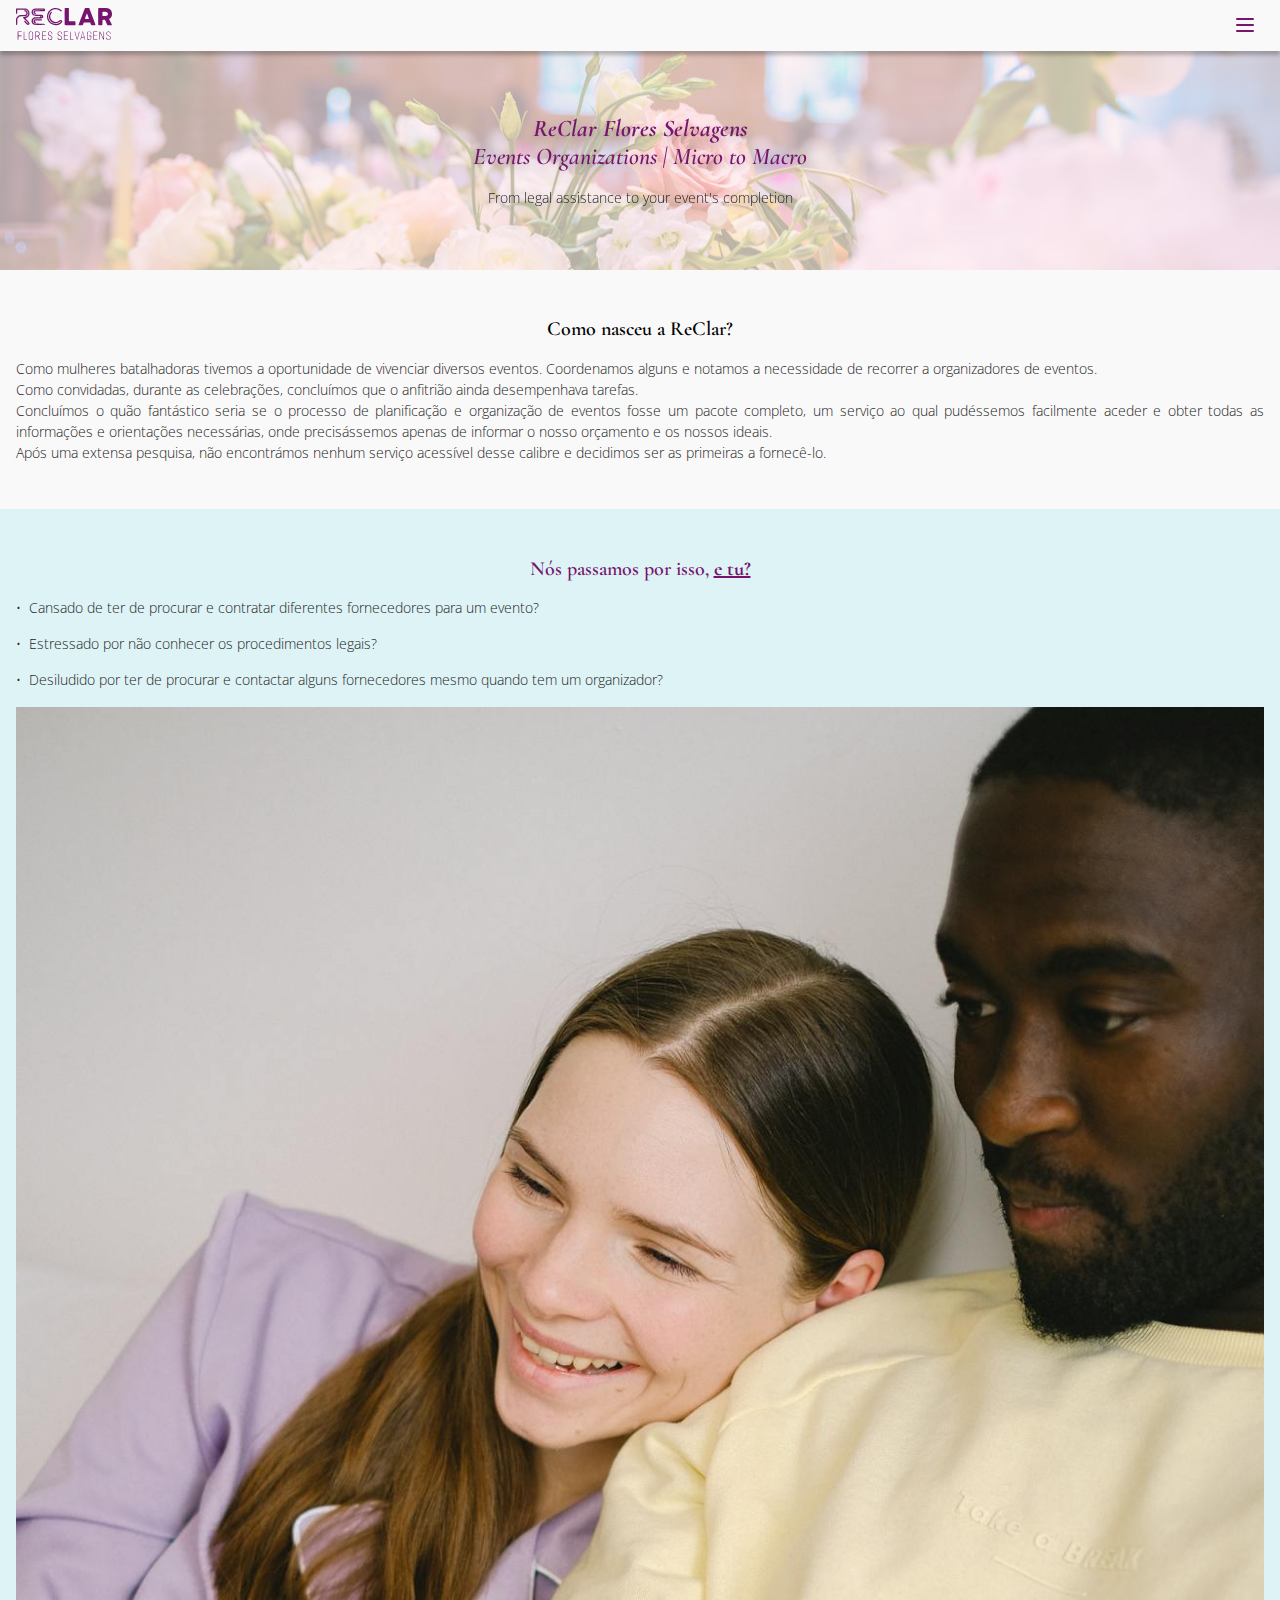
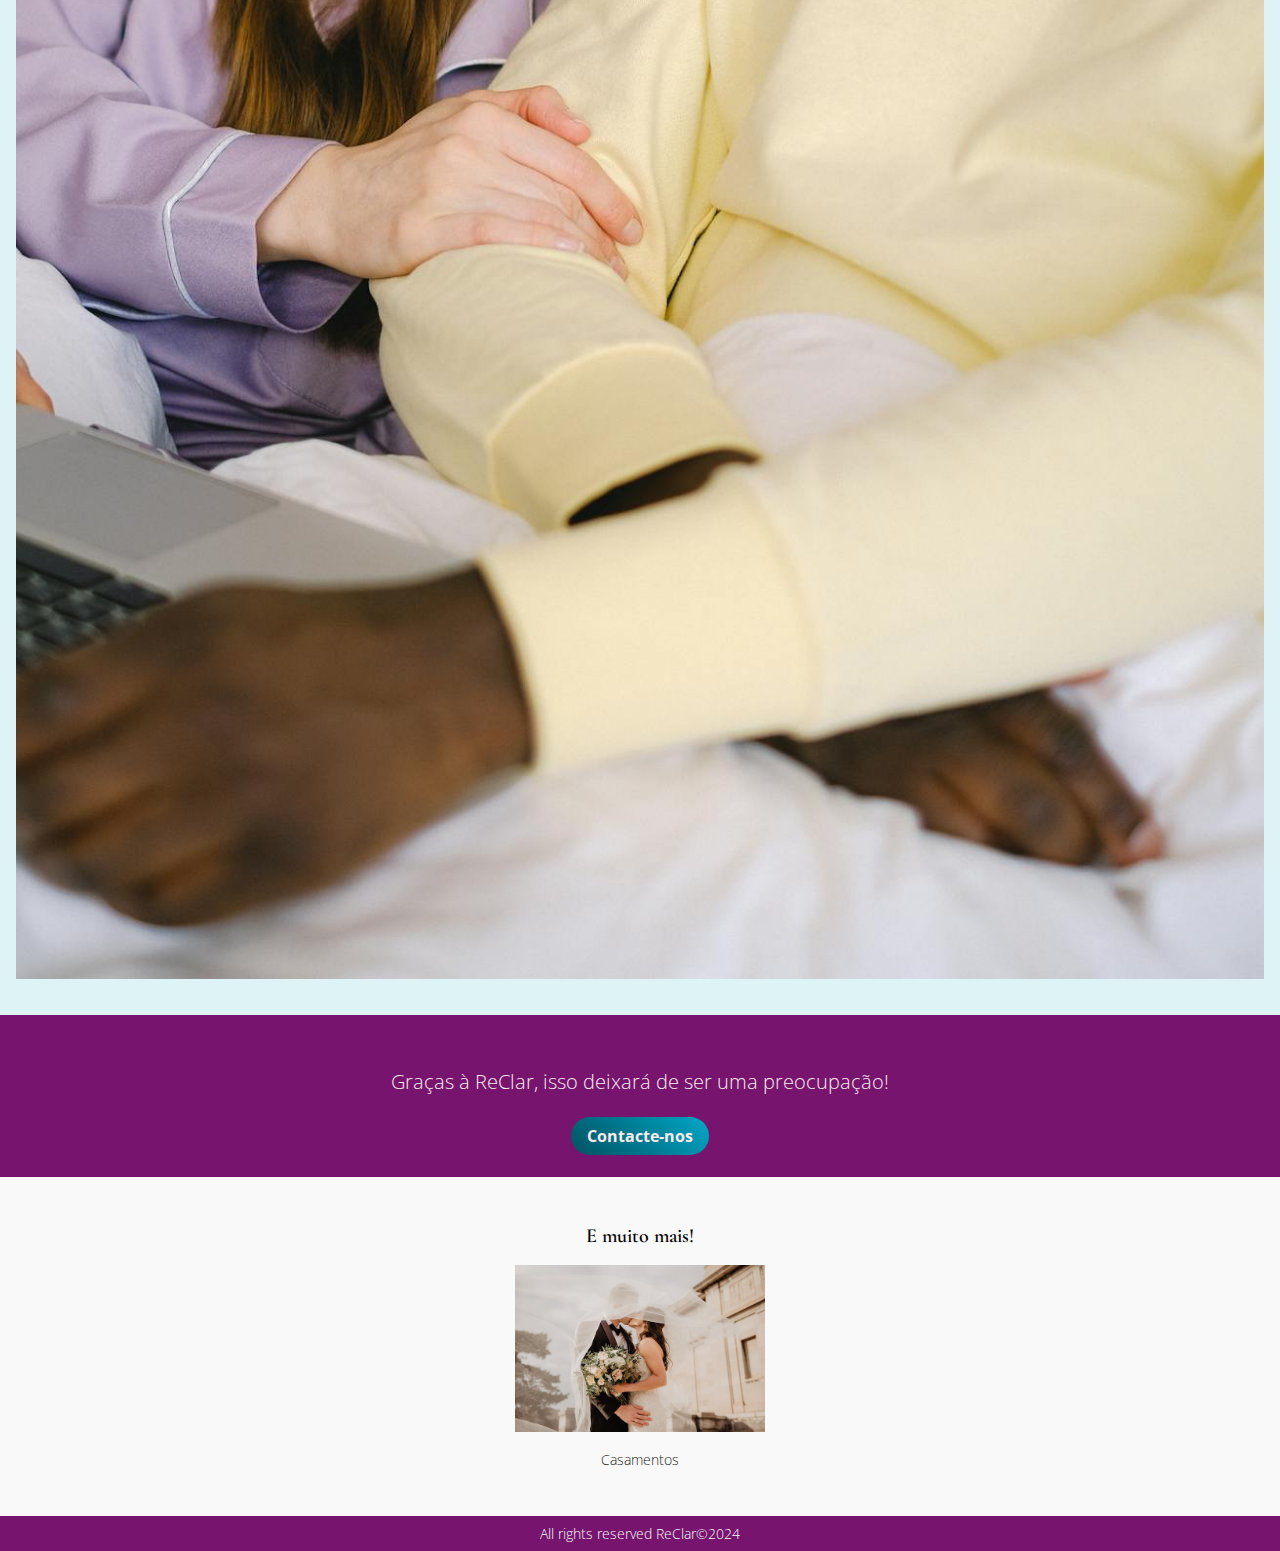
==== index.html @ 1ffdca12 "Refactoring" ====
<!DOCTYPE html>
<html lang="pt-PT" class="no-js">
<head>
    <meta charset="UTF-8">
    <meta name="viewport" content="width=device-width, initial-scale=1.0">
    <title>ReClar</title>
    <link rel="stylesheet" href="assets/css/normalize.css">
    <link rel="stylesheet" href="assets/css/style.css">
</head>
<body>
    <!--header-->
    <div class="wrapper--light sticky">
        <header class="maxWidth main-header">
            <div class="row">
                <a href="index.html" class="main-header__logo" title="ReClar homepage"><img src="assets/images/logos/menu_logo.svg" alt="Logo"></a>
                <button title="Open main menu" aria-label="Open main menu" aria-haspopup="menu" aria-expanded="false" class="main-header__toggle">
                    <img src="assets/images/menu/hamburguer.svg" alt="">
                    <span class="hidden">Open main menu</span>
                </button>
                <nav class="main-header__menu" aria-label="Main menu"">
                    <ul>
                        <li><a href="index.html">Home</a></li>
                        <li><a href="#">Serviços</a></li>
                        <li><a href="#">Galeria</a></li>
                        <li><a href="#">Sobre nós</a></li>
                        <li><a href="#">Contactos</a></li>
                    </ul>
                </nav>
            </div>
        </header>
    </div>
    <!--banner-->
    <div class="wrapper--pink">
        <section class="maxWidth banner">
            <div class="banner__content">
                <h1 class="banner__content__title"><b>ReClar Flores Selvagens</b><br>Events Organizations | Micro to Macro</h1>
                <p>From legal assistance to your event's completion</p>
            </div>
        </section>
    </div>
    <!--aboutUs-->
    <div class="wrapper--light">
        <section class="maxWidth aboutUs">
            <h2>Como nasceu a ReClar?</h2>
            <p>
                Como mulheres batalhadoras tivemos a oportunidade  de vivenciar diversos  eventos.  Coordenamos alguns e notamos a necessidade de recorrer a  organizadores de eventos.<br>
                Como convidadas, durante as celebrações, concluímos que o anfitrião ainda desempenhava tarefas.<br>
                Concluímos o quão fantástico seria se o processo de  planificação e organização de eventos fosse um pacote completo, um  serviço ao qual pudéssemos facilmente aceder e obter todas as  informações e orientações necessárias, onde precisássemos apenas de  informar o nosso orçamento e os nossos ideais.<br>
                Após uma extensa pesquisa, não encontrámos nenhum  serviço acessível desse calibre e decidimos ser as primeiras a  fornecê-lo.
            </p>
        </section>
    </div>
    <!--ourJourney-->
    <div class="wrapper--blue">
        <section class="maxWidth ourJourney">
            <h2 class="ourJourney__title">Nós passamos por isso, <em>e tu?</em></h2>
            <ul>
                <li>Cansado de ter de procurar e contratar diferentes fornecedores para um evento?</li>
                <li>Estressado por não conhecer os procedimentos legais?</li>
                <li>Desiludido por ter de procurar e contactar alguns fornecedores mesmo quando tem um organizador?</li>
            </ul>
            <picture class="ourJourney__img">
                <source srcset="assets\images\couple_big.jpg" media="(min-width: 992px)">
                <img src="assets/images/couple_small.jpg" alt="Couple looking at computer">
            </picture>
        </section>
    </div>
    <!--CTA-->
    <div class="wrapper--purple">
        <div class="maxWidth cta">
            <p>Graças à ReClar, isso deixará de ser uma preocupação!</p>
            <a href="#" class="btn">Contacte-nos</a>
        </div>
    </div>
    <!--services-->
    <div class="wrapper--light">
        <section class="maxWidth services">
            <h2>E muito mais!</h2>
            <div class="services__gallery row">
                <article>
                    <img src="assets/images/wedding.jpg" alt="">
                    <p>Casamentos</p>
                </article>
                <article>
                    <img src="assets/images/birthday.jpg" alt="">
                    <p>Aniversários</p>
                </article>
                <article>
                    <img src="assets/images/baptism.jpg" alt="">
                    <p>Batizados</p>
                </article>
                <article>
                    <img src="assets/images/babyShower.jpg" alt="">
                    <p>Chá do Bebé</p>
                </article>
            </div>
        </section>
    </div>
    <!--footer-->
    <footer class="wrapper--purple main-footer">
        <p>All rights reserved ReClar&copy;2024</p>
    </footer>
</body>
</html>
---- assets/css/style.css ----
@import url('https://fonts.googleapis.com/css2?family=Cormorant+Garamond:ital,wght@0,300;0,400;0,600;0,700;1,600;1,700&family=Open+Sans:ital,wght@0,300..800;1,300..800&display=swap');

:root {
    --primary-clr: #76146E;
    --light-clr: #F9F9F9;
    --dark-clr: #242424;
    --dark-pink-clr: #C10A93;
    --ligh-pink-clr: #FDEBED;
    --light-blue-clr: #DDF3F5;
}

html {
    font-size: 62.5%;
    font-family: "Open Sans", sans-serif;
    font-weight: 300;
}

body {
    font-size: 1.6em;
}

h1, h2, h3, h4, h5, h6 {
    font-family: "Cormorant Garamond", serif;
    font-weight: 600;
    line-height: 115%;
}

h1 {
    font-size: 1.5em;
}

h2 {
    font-size: 1.25em;
}

p, li {
    color: var(--dark-clr);
    font-size: .875em;
    line-height: 150%;
}

.hidden {
    position: absolute;
    left: -999px;
    opacity: 0;
}

.row {
    display: flex;
}

.maxWidth {
    max-width: 90em;
    margin: 0 auto;
}

.sticky {
    position: sticky;
    left: 0;
    top: 0;
    width: 100%;
    z-index: 10;
    box-shadow: 0 4px 4px rgba(0, 0, 0, .25);
}

.btn {
    color: var(--ligh-pink-clr);
    text-decoration: none;
    font-weight: bold;
    padding: .5em 1em;
    border-radius: 2em;
    background-image: linear-gradient(45deg, #005261, #00A7C7);
}

.wrapper--light {
    background-color: var(--light-clr);
}

.wrapper--pink {
    background-color: var(--ligh-pink-clr);
}

.wrapper--blue {
    background-color: var(--light-blue-clr);
}

.wrapper--purple {
    background-color: var(--primary-clr);
}
/*header*/
.main-header__toggle {
    border: 0;
    background-color: transparent;
    cursor: pointer;
    padding: .5em  .625em;
    border-radius: .25em;
}

.main-header__toggle:hover, .main-header__toggle:active {
    background-color: color-mix(in srgb, var(--dark-clr), transparent 90%);
}

.main-header {
    padding: .5em 1em;
    position: relative;
    text-align: center;
}

.main-header .row {
    display: flex;
    justify-content: space-between;
    align-items: center;
}

.main-header__logo img {
    height: 2em;
}

.main-header__menu {
   position: absolute;
   top: 100%;
   left: 0;
   width: 100%;
   z-index: 10;
   display: none;
}

.main-header__menu ul {
    list-style: none;
    padding: 0;
    margin: 0;
}

.main-header__menu a {
    display: block;
    padding: 1em;
    text-decoration: none;
    background-color: var(--primary-clr);
    color: var(--light-clr);
}

.main-header__menu a:hover, .main-header__menu a:active {
    background-color: color-mix(in srgb, var(--primary-clr), #fff 20%);
}

/*banner*/
.banner {
    text-align: center;
    padding: 3em 1em;
    background-image: url("../images/banner.jpg");
    background-size: cover;
    background-position: center;
    position: relative;
}

.banner__content {
    position: relative;
    z-index: 2;
    filter: drop-shadow(0 4px 4px rgba(0, 0, 0, .25));
}

.banner__content__title {
    font-style: italic;
    color: var(--primary-clr);
}

.banner__content__title b {
    font-weight: 700;
}

.banner::after {
    content: "";
    position: absolute;
    left: 0;
    top: 0;
    width: 100%;
    height: 100%;
    background-color: color-mix(in srgb, var(--ligh-pink-clr), transparent 30%);
    z-index: 1;
}

/*aboutUs*/

.aboutUs {
    padding: 2em 1em;
    text-align: center;
}

.aboutUs p {
    text-align: justify;
}

/*ourJourney*/
.ourJourney {
    padding: 2em 1em;
}

.ourJourney__title {
    color: var(--primary-clr);
    text-align: center;
}

.ourJourney__title em {
    font-style: normal;
    font-weight: 700;
    text-decoration: underline;
}

.ourJourney ul {
    padding: 0;
    list-style-type: none;
}

.ourJourney li:nth-child(2n) {
    margin: 1em 0;
}

.ourJourney li::before {
    content: "•";
    font-size: 10pt;
    margin-right: .625em;
}

.ourJourney__img img {
    width: 100%;
}

/*cta*/
.cta {
    text-align: center;
    padding: 2em 1em;
}

.cta p {
    color: var(--ligh-pink-clr);
    font-size: 1.25em;
    margin-bottom: 1.5em;
}
/*services*/
.services {
    text-align: center;
    padding: 2em 1em;
}

.services .row {
    gap: 1.5em;
}

.services__gallery {
    overflow: auto;
    max-width: 15.625em;
    margin: 0 auto;
}

.services__gallery img {
    width: 15.625em;
}
/*Footer*/
.main-footer {
    text-align: center;
}

.main-footer p {
    padding: .5em 0;
    color: var(--light-clr);
    margin: 0;
}
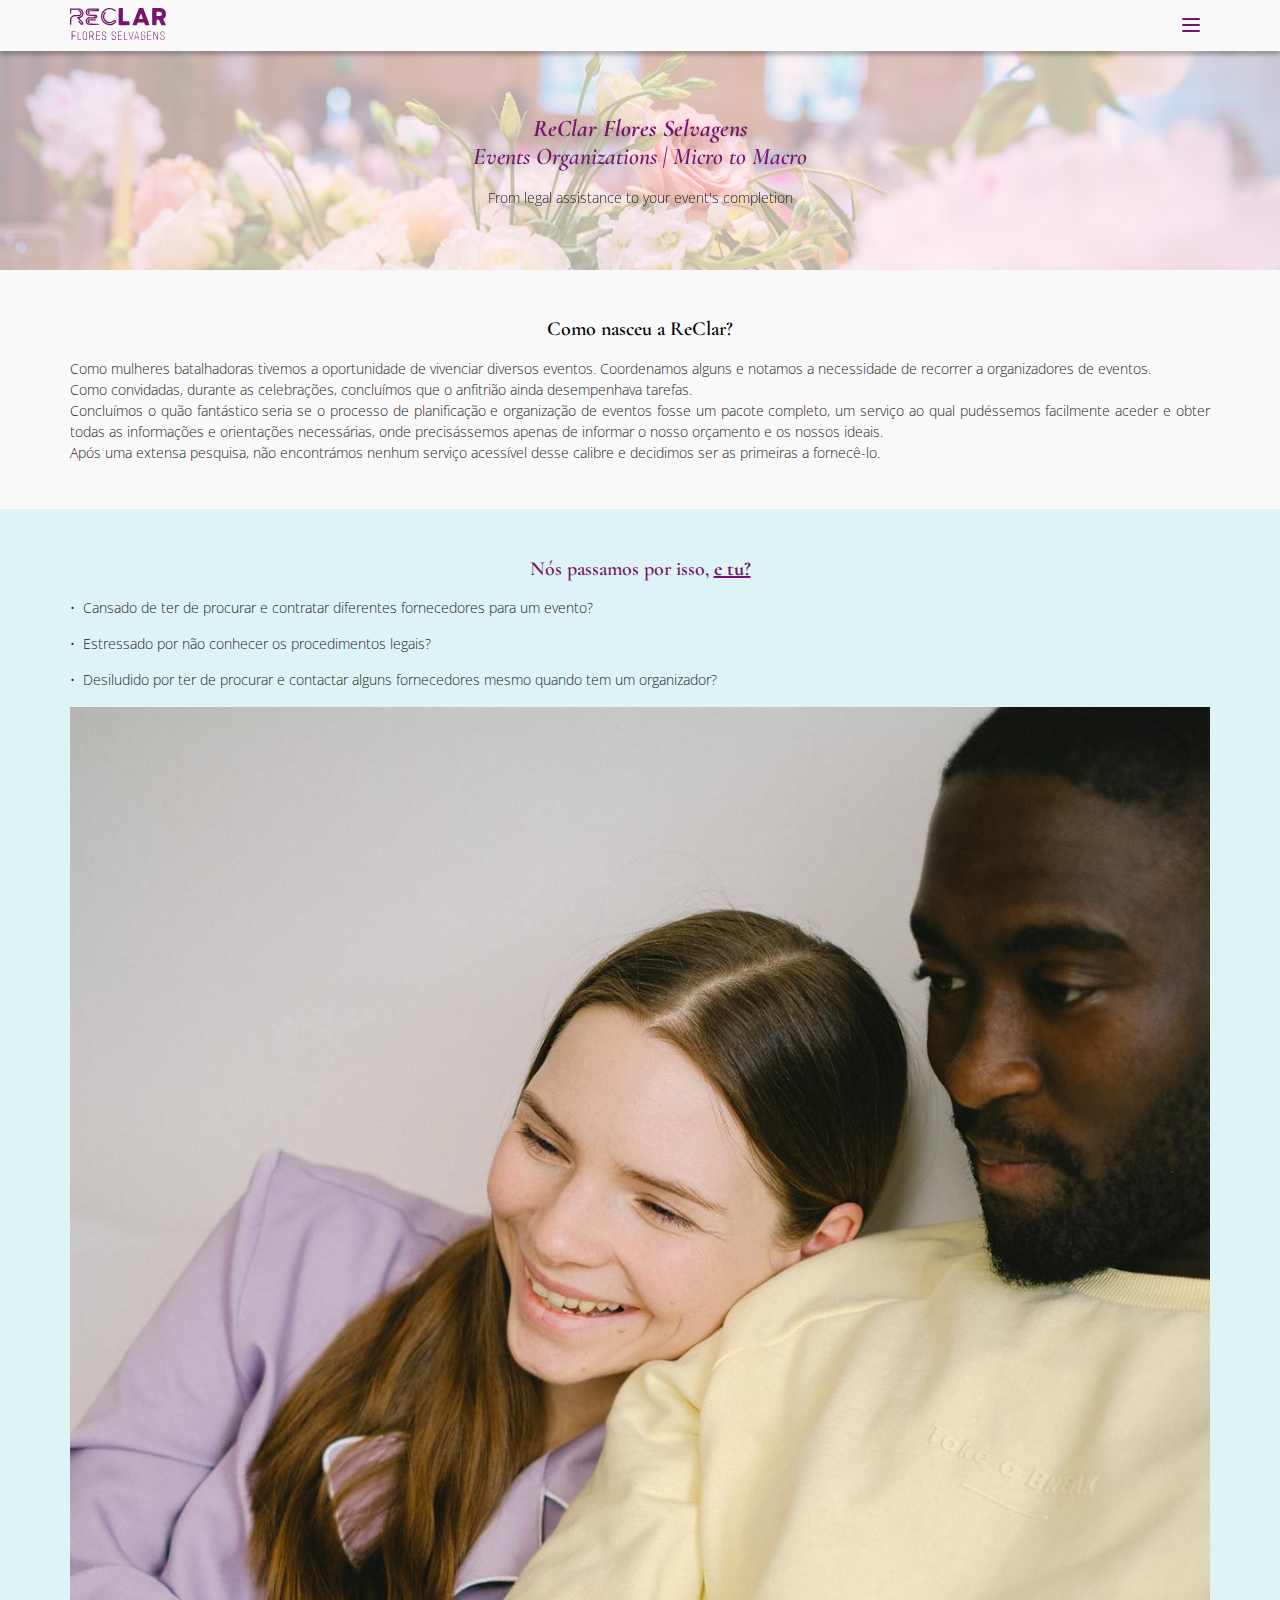
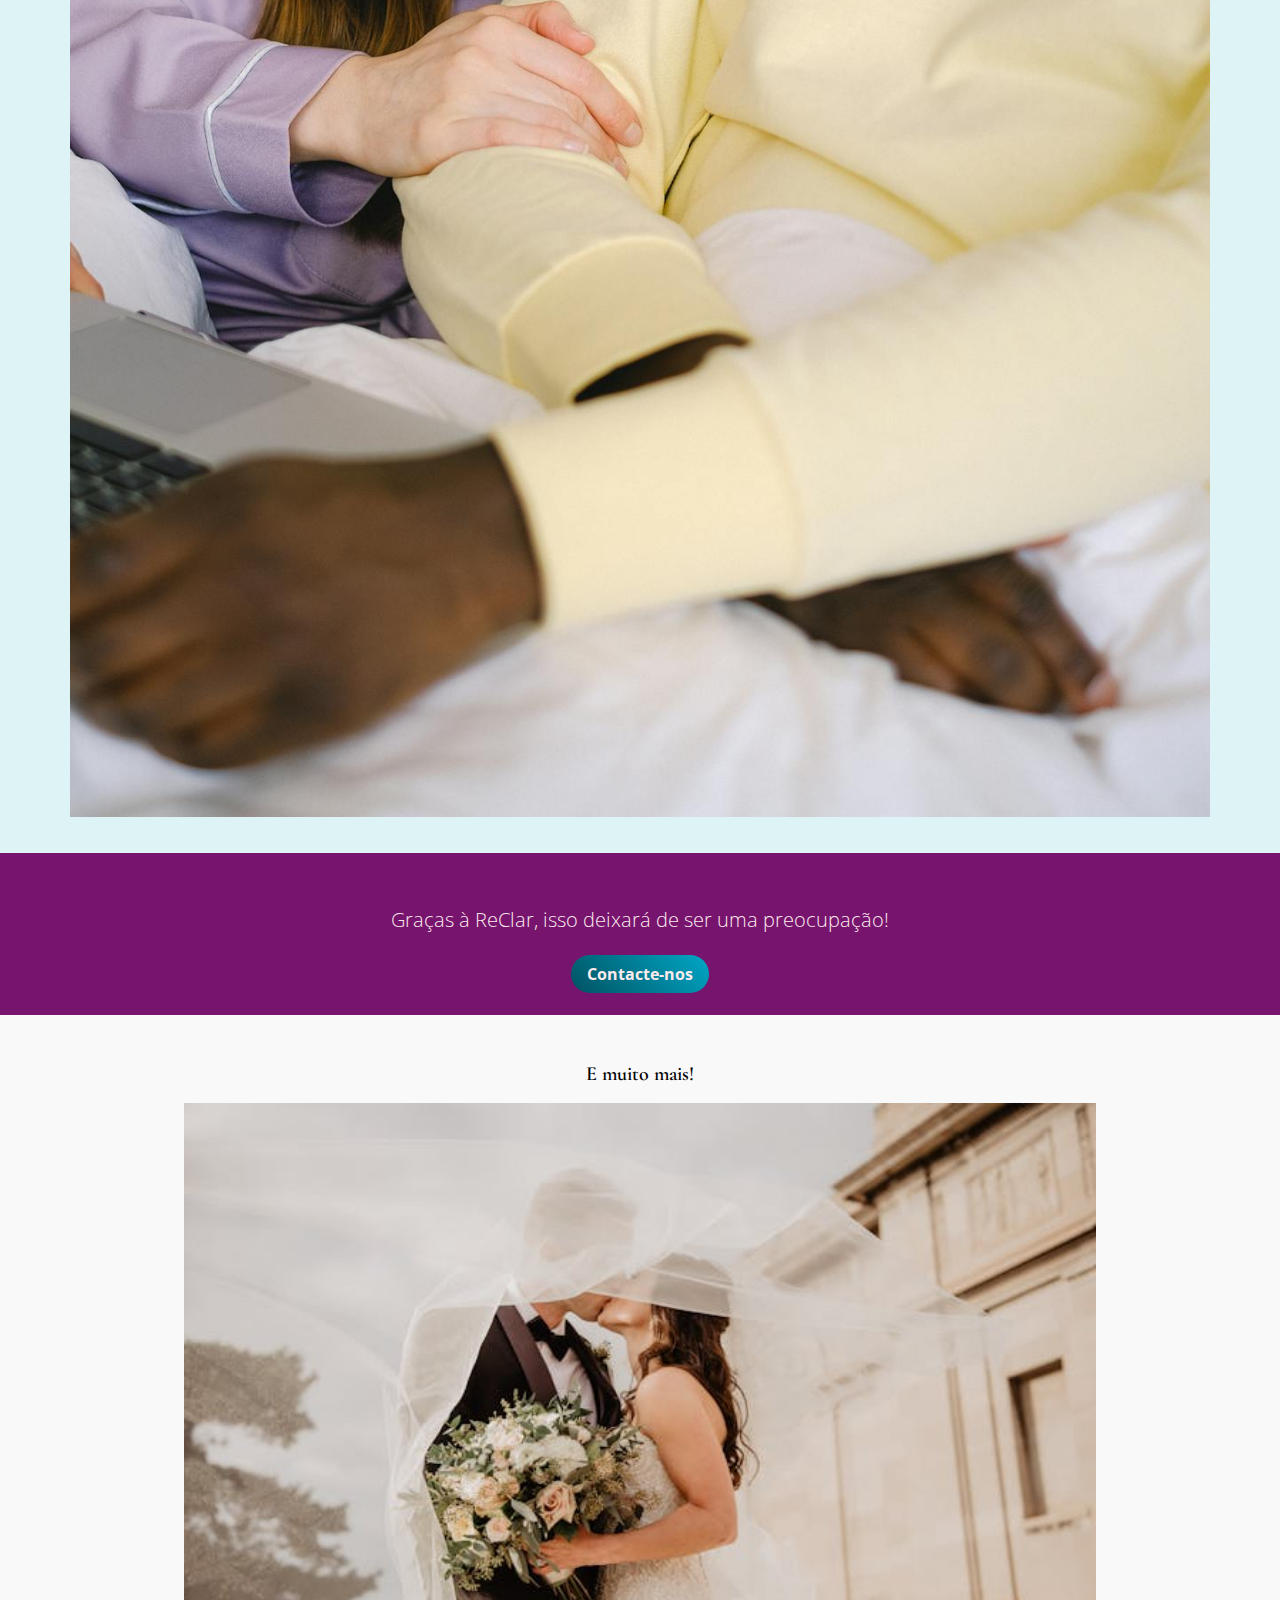
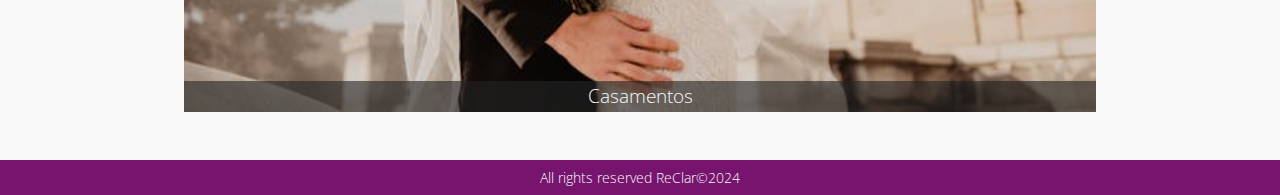
==== commit 196bd0d2: "No-js gallery" ====
--- a/index.html
+++ b/index.html
@@ -17,7 +17,7 @@
                     <img src="assets/images/menu/hamburguer.svg" alt="">
                     <span class="hidden">Open main menu</span>
                 </button>
-                <nav class="main-header__menu" aria-label="Main menu"">
+                <nav class="main-header__menu" aria-label="Main menu">
                     <ul>
                         <li><a href="index.html">Home</a></li>
                         <li><a href="#">Serviços</a></li>
@@ -30,7 +30,7 @@
         </header>
     </div>
     <!--banner-->
-    <div class="wrapper--pink">
+    <div class="wrapper--bg">
         <section class="maxWidth banner">
             <div class="banner__content">
                 <h1 class="banner__content__title"><b>ReClar Flores Selvagens</b><br>Events Organizations | Micro to Macro</h1>
@@ -60,7 +60,7 @@
                 <li>Desiludido por ter de procurar e contactar alguns fornecedores mesmo quando tem um organizador?</li>
             </ul>
             <picture class="ourJourney__img">
-                <source srcset="assets\images\couple_big.jpg" media="(min-width: 992px)">
+                <source srcset="assets/images/couple_big.jpg" media="(min-width: 992px)">
                 <img src="assets/images/couple_small.jpg" alt="Couple looking at computer">
             </picture>
         </section>
@@ -79,19 +79,19 @@
             <div class="services__gallery row">
                 <article>
                     <img src="assets/images/wedding.jpg" alt="">
-                    <p>Casamentos</p>
+                    <h3>Casamentos</h3>
                 </article>
                 <article>
                     <img src="assets/images/birthday.jpg" alt="">
-                    <p>Aniversários</p>
+                    <h3>Aniversários</h3>
                 </article>
                 <article>
                     <img src="assets/images/baptism.jpg" alt="">
-                    <p>Batizados</p>
+                    <h3>Batizados</h3>
                 </article>
                 <article>
                     <img src="assets/images/babyShower.jpg" alt="">
-                    <p>Chá do Bebé</p>
+                    <h3>Chá do Bebé</h3>
                 </article>
             </div>
         </section>
--- a/assets/css/style.css
+++ b/assets/css/style.css
@@ -50,7 +50,7 @@
 }
 
 .maxWidth {
-    max-width: 90em;
+    max-width: 71.25em;
     margin: 0 auto;
 }
 
@@ -87,6 +87,13 @@
 .wrapper--purple {
     background-color: var(--primary-clr);
 }
+
+.wrapper--bg {
+    background-image: url("../images/banner.jpg");
+    background-size: cover;
+    background-position: center;
+    position: relative;
+}
 /*header*/
 .main-header__toggle {
     border: 0;
@@ -147,10 +154,6 @@
 .banner {
     text-align: center;
     padding: 3em 1em;
-    background-image: url("../images/banner.jpg");
-    background-size: cover;
-    background-position: center;
-    position: relative;
 }
 
 .banner__content {
@@ -242,18 +245,39 @@
     padding: 2em 1em;
 }
 
+
 .services .row {
     gap: 1.5em;
 }
 
 .services__gallery {
     overflow: auto;
-    max-width: 15.625em;
+    width: 80%;
     margin: 0 auto;
 }
 
+.services__gallery article {
+    min-width: 100%;
+    position: relative;
+    margin-bottom: 1em;
+}
+
 .services__gallery img {
-    width: 15.625em;
+   display: block;
+   width: 100%;
+}
+
+.services__gallery h3 {
+    margin: 0;
+    color: var(--light-clr);
+    font-weight: lighter;
+    left: 0;
+    right: 0;
+    bottom: 0;
+    padding: .25em;
+    background-color:  color-mix(in srgb, var(--dark-clr), transparent 40%);
+    position: absolute;
+    font-family: inherit;
 }
 /*Footer*/
 .main-footer {
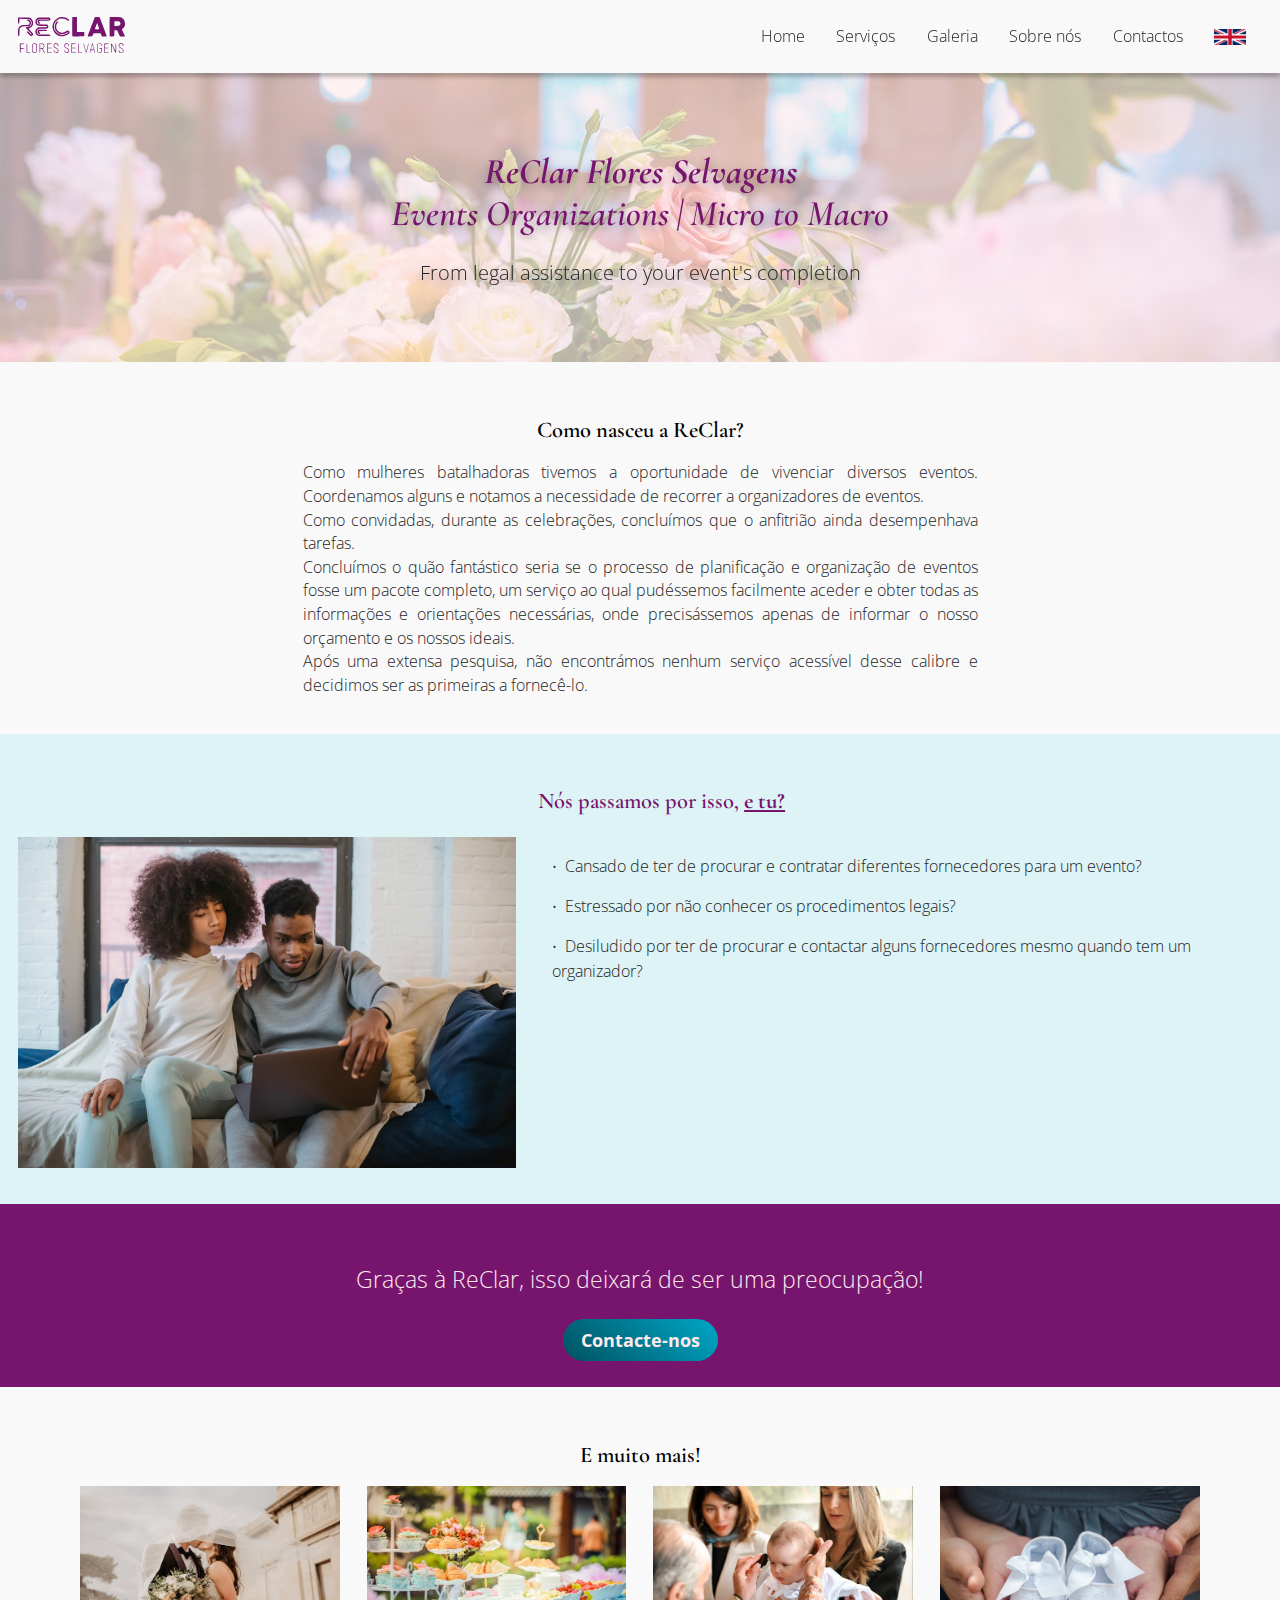
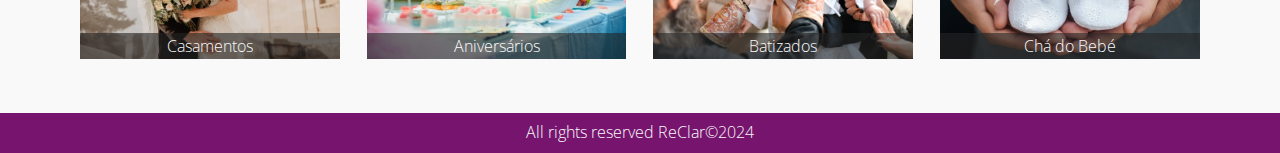
==== commit 7adbf118: "breakpoints" ====
--- a/index.html
+++ b/index.html
@@ -24,6 +24,7 @@
                         <li><a href="#">Galeria</a></li>
                         <li><a href="#">Sobre nós</a></li>
                         <li><a href="#">Contactos</a></li>
+                        <li><a href="#" title="Ver em inglês"><img src="assets/images/uk_flag.jpg" alt="UK flag"><span class="hidden">English</span></a></li>
                     </ul>
                 </nav>
             </div>
@@ -54,15 +55,14 @@
     <div class="wrapper--blue">
         <section class="maxWidth ourJourney">
             <h2 class="ourJourney__title">Nós passamos por isso, <em>e tu?</em></h2>
-            <ul>
-                <li>Cansado de ter de procurar e contratar diferentes fornecedores para um evento?</li>
-                <li>Estressado por não conhecer os procedimentos legais?</li>
-                <li>Desiludido por ter de procurar e contactar alguns fornecedores mesmo quando tem um organizador?</li>
-            </ul>
-            <picture class="ourJourney__img">
-                <source srcset="assets/images/couple_big.jpg" media="(min-width: 992px)">
-                <img src="assets/images/couple_small.jpg" alt="Couple looking at computer">
-            </picture>
+            <div class="row">
+                <ul>
+                    <li>Cansado de ter de procurar e contratar diferentes fornecedores para um evento?</li>
+                    <li>Estressado por não conhecer os procedimentos legais?</li>
+                    <li>Desiludido por ter de procurar e contactar alguns fornecedores mesmo quando tem um organizador?</li>
+                </ul>
+                <img src="assets/images/couple.jpg" alt="Couple looking at computer" class="ourJourney__img">
+            </div>
         </section>
     </div>
     <!--CTA-->
--- a/assets/css/style.css
+++ b/assets/css/style.css
@@ -13,6 +13,7 @@
     font-size: 62.5%;
     font-family: "Open Sans", sans-serif;
     font-weight: 300;
+    scroll-behavior: smooth;
 }
 
 body {
@@ -95,6 +96,11 @@
     position: relative;
 }
 /*header*/
+.main-header__menu img {
+    display: block;
+    width: 3.2rem;
+}
+
 .main-header__toggle {
     border: 0;
     background-color: transparent;
@@ -198,6 +204,10 @@
     padding: 2em 1em;
 }
 
+.ourJourney .row {
+    flex-direction: column;
+}
+
 .ourJourney__title {
     color: var(--primary-clr);
     text-align: center;
@@ -224,9 +234,10 @@
     margin-right: .625em;
 }
 
-.ourJourney__img img {
-    width: 100%;
-}
+.ourJourney__img {
+    display: block;
+}
+
 
 /*cta*/
 .cta {
@@ -260,9 +271,16 @@
     min-width: 100%;
     position: relative;
     margin-bottom: 1em;
+    cursor: pointer;
+    overflow: hidden;
+}
+
+.services__gallery article:hover img {
+    transform: scale(1.5);
 }
 
 .services__gallery img {
+   transition: .5s ease;
    display: block;
    width: 100%;
 }
@@ -271,6 +289,7 @@
     margin: 0;
     color: var(--light-clr);
     font-weight: lighter;
+    font-size: .875em;
     left: 0;
     right: 0;
     bottom: 0;
@@ -288,4 +307,116 @@
     padding: .5em 0;
     color: var(--light-clr);
     margin: 0;
+}
+
+/* Small devices (portrait tablets and large phones, 600px and up) */
+@media only screen and (min-width: 768px) {
+    .ourJourney .row {
+        flex-direction: row;
+        gap: 2em;
+    }
+
+    .ourJourney__img {
+        width: 50%;
+    }
+
+    .ourJourney ul {
+        width: 50%;
+    }
+
+    .aboutUs p {
+        margin: 0 auto;
+        max-width: 75ch;
+    }
+
+    .ourJourney ul {
+        order: 1;
+    }
+
+    .services__gallery article {
+        min-width: calc(50% - .75em);
+    }
+
+    .ourJourney__title {
+        margin-bottom: 2em;
+    }
+}
+
+/* Large devices (laptops/desktops, 992px and up) */
+@media only screen and (min-width: 992px) {
+  body {
+    font-size: 1.8em;
+  }
+
+  .main-header__toggle {
+    display: none;
+  }
+
+  .main-header__menu {
+    display: block;
+    width: auto;
+    position: static;
+  }
+  
+  .main-header__menu ul {
+    display: flex;
+    align-items: center;
+  }
+
+  .main-header__menu a {
+    color: var(--dark-clr);
+    background-color: transparent;
+  }
+
+  .main-header__menu a:hover, .main-header__menu a:active {
+    color: var(--primary-clr);
+    background-color: transparent;
+  }
+
+  .banner__content {
+    position: relative;
+    z-index: 2;
+    filter: drop-shadow(0 4px 4px rgba(0, 0, 0, .35));
+}
+
+  .banner h1 {
+    font-size: 2em;
+  }
+
+  .banner p {
+    font-size: 1.11em;
+  }
+
+  .ourJourney {
+    position: relative;
+  }
+
+  .ourJourney__img {
+    width: 40%;
+  }
+
+
+  .ourJourney ul {
+    width: 60%;
+  }
+
+  .ourJourney__title {
+    text-align: left;
+    margin-left: calc(40% + 1em);
+    margin-bottom: 1em;
+  }
+}
+
+
+/* Extra large devices (large laptops and desktops, 1200px and up) */
+@media only screen and (min-width: 1200px) {
+    .services__gallery {
+        overflow: auto;
+        width: 90%;
+        margin: 0 auto;
+    }
+
+    .services__gallery article {
+        min-width: calc(25% - 1.5em);
+    }
 }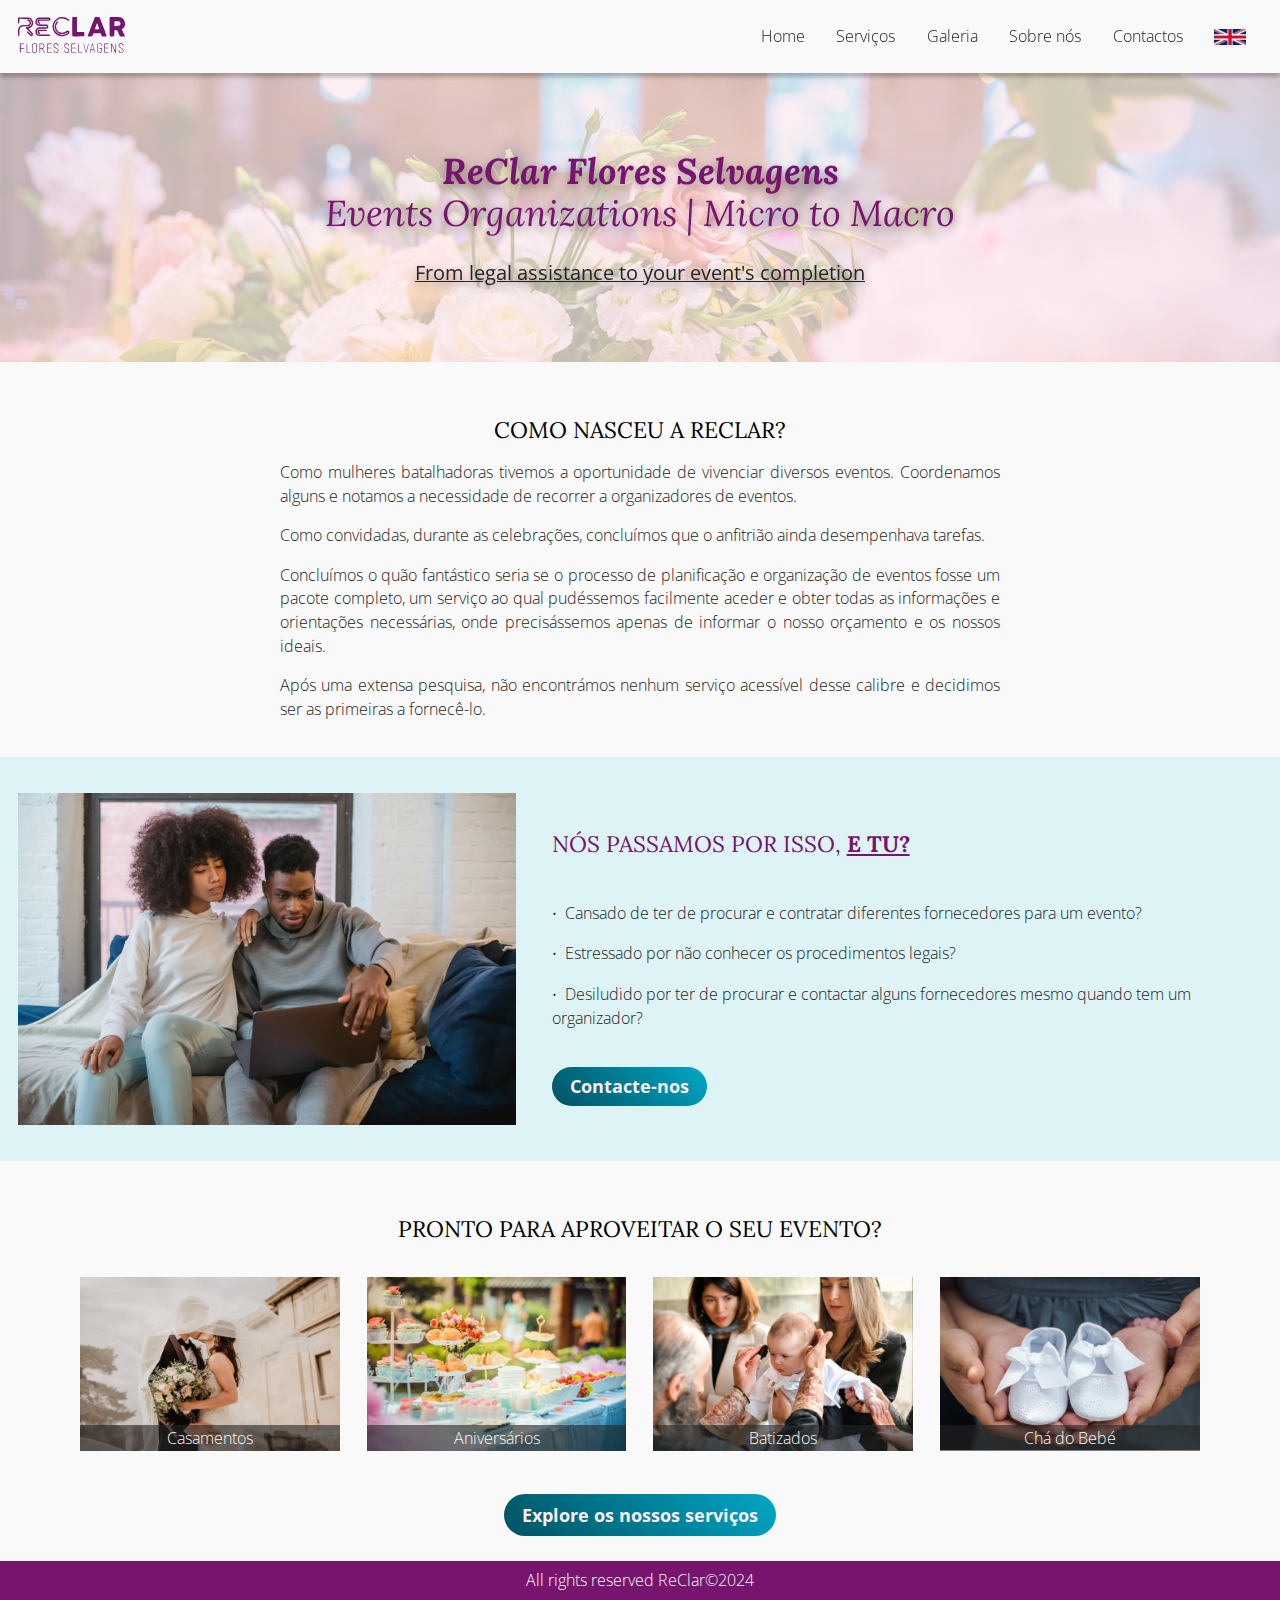
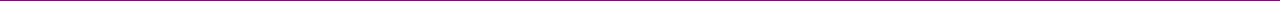
==== commit 4e9df2b5: "melhorias no index" ====
--- a/index.html
+++ b/index.html
@@ -6,6 +6,7 @@
     <title>ReClar</title>
     <link rel="stylesheet" href="assets/css/normalize.css">
     <link rel="stylesheet" href="assets/css/style.css">
+    <link rel="shortcut icon" href="assets/images/logos/favicon.ico" type="image/x-icon">
 </head>
 <body>
     <!--header-->
@@ -20,7 +21,7 @@
                 <nav class="main-header__menu" aria-label="Main menu">
                     <ul>
                         <li><a href="index.html">Home</a></li>
-                        <li><a href="#">Serviços</a></li>
+                        <li><a href="servicos.html">Serviços</a></li>
                         <li><a href="#">Galeria</a></li>
                         <li><a href="#">Sobre nós</a></li>
                         <li><a href="#">Contactos</a></li>
@@ -44,23 +45,28 @@
         <section class="maxWidth aboutUs">
             <h2>Como nasceu a ReClar?</h2>
             <p>
-                Como mulheres batalhadoras tivemos a oportunidade  de vivenciar diversos  eventos.  Coordenamos alguns e notamos a necessidade de recorrer a  organizadores de eventos.<br>
-                Como convidadas, durante as celebrações, concluímos que o anfitrião ainda desempenhava tarefas.<br>
-                Concluímos o quão fantástico seria se o processo de  planificação e organização de eventos fosse um pacote completo, um  serviço ao qual pudéssemos facilmente aceder e obter todas as  informações e orientações necessárias, onde precisássemos apenas de  informar o nosso orçamento e os nossos ideais.<br>
-                Após uma extensa pesquisa, não encontrámos nenhum  serviço acessível desse calibre e decidimos ser as primeiras a  fornecê-lo.
+                Como mulheres batalhadoras tivemos a oportunidade  de vivenciar diversos  eventos.  Coordenamos alguns e notamos a necessidade de recorrer a  organizadores de eventos.
             </p>
+            <p>Como convidadas, durante as celebrações, concluímos que o anfitrião ainda desempenhava tarefas.</p>
+            <p>
+                Concluímos o quão fantástico seria se o processo de  planificação e organização de eventos fosse um pacote completo, um  serviço ao qual pudéssemos facilmente aceder e obter todas as  informações e orientações necessárias, onde precisássemos apenas de  informar o nosso orçamento e os nossos ideais.
+            </p>
+            <p>Após uma extensa pesquisa, não encontrámos nenhum  serviço acessível desse calibre e decidimos ser as primeiras a  fornecê-lo.</p>
         </section>
     </div>
     <!--ourJourney-->
     <div class="wrapper--blue">
         <section class="maxWidth ourJourney">
-            <h2 class="ourJourney__title">Nós passamos por isso, <em>e tu?</em></h2>
             <div class="row">
-                <ul>
-                    <li>Cansado de ter de procurar e contratar diferentes fornecedores para um evento?</li>
-                    <li>Estressado por não conhecer os procedimentos legais?</li>
-                    <li>Desiludido por ter de procurar e contactar alguns fornecedores mesmo quando tem um organizador?</li>
-                </ul>
+                <div>
+                    <h2 class="ourJourney__title">Nós passamos por isso, <em>e tu?</em></h2>
+                    <ul>
+                        <li>Cansado de ter de procurar e contratar diferentes fornecedores para um evento?</li>
+                        <li>Estressado por não conhecer os procedimentos legais?</li>
+                        <li>Desiludido por ter de procurar e contactar alguns fornecedores mesmo quando tem um organizador?</li>
+                    </ul>
+                    <a href="#" class="btn">Contacte-nos</a>
+                </div>
                 <img src="assets/images/couple.jpg" alt="Couple looking at computer" class="ourJourney__img">
             </div>
         </section>
@@ -68,14 +74,16 @@
     <!--CTA-->
     <div class="wrapper--purple">
         <div class="maxWidth cta">
-            <p>Graças à ReClar, isso deixará de ser uma preocupação!</p>
-            <a href="#" class="btn">Contacte-nos</a>
+            <div class="row">
+                <p>Graças à ReClar, isso deixará de ser uma preocupação!</p>
+                <a href="#" class="btn">Contacte-nos</a>
+            </div>
         </div>
     </div>
     <!--services-->
     <div class="wrapper--light">
         <section class="maxWidth services">
-            <h2>E muito mais!</h2>
+            <h2>Pronto para aproveitar o seu evento?</h2>
             <div class="services__gallery row">
                 <article>
                     <img src="assets/images/wedding.jpg" alt="">
@@ -94,6 +102,7 @@
                     <h3>Chá do Bebé</h3>
                 </article>
             </div>
+            <a href="servicos.html" class="btn">Explore os nossos serviços</a>
         </section>
     </div>
     <!--footer-->
--- a/assets/css/style.css
+++ b/assets/css/style.css
@@ -1,4 +1,4 @@
-@import url('https://fonts.googleapis.com/css2?family=Cormorant+Garamond:ital,wght@0,300;0,400;0,600;0,700;1,600;1,700&family=Open+Sans:ital,wght@0,300..800;1,300..800&display=swap');
+@import url('https://fonts.googleapis.com/css2?family=Lora:ital,wght@0,400..700;1,400..700&family=Open+Sans:ital,wght@0,300..800;1,300..800&display=swap');
 
 :root {
     --primary-clr: #76146E;
@@ -21,8 +21,8 @@
 }
 
 h1, h2, h3, h4, h5, h6 {
-    font-family: "Cormorant Garamond", serif;
-    font-weight: 600;
+    font-family: "Lora", serif;
+    font-weight: 400;
     line-height: 115%;
 }
 
@@ -32,6 +32,7 @@
 
 h2 {
     font-size: 1.25em;
+    text-transform: uppercase;
 }
 
 p, li {
@@ -144,6 +145,10 @@
     margin: 0;
 }
 
+.main-header__menu a img {
+    margin: 0 auto;
+}
+
 .main-header__menu a {
     display: block;
     padding: 1em;
@@ -165,7 +170,7 @@
 .banner__content {
     position: relative;
     z-index: 2;
-    filter: drop-shadow(0 4px 4px rgba(0, 0, 0, .25));
+    filter: drop-shadow(0 4px 4px rgba(0, 0, 0, .15));
 }
 
 .banner__content__title {
@@ -175,6 +180,11 @@
 
 .banner__content__title b {
     font-weight: 700;
+}
+
+.banner__content p {
+    font-weight: 400;
+    text-decoration: underline;
 }
 
 .banner::after {
@@ -184,7 +194,7 @@
     top: 0;
     width: 100%;
     height: 100%;
-    background-color: color-mix(in srgb, var(--ligh-pink-clr), transparent 30%);
+    background-color: color-mix(in srgb, var(--ligh-pink-clr), transparent 25%);
     z-index: 1;
 }
 
@@ -197,6 +207,11 @@
 
 .aboutUs p {
     text-align: justify;
+    margin-bottom: 1em;
+}
+
+.aboutUs p:last-of-type {
+    margin-bottom: 0;
 }
 
 /*ourJourney*/
@@ -206,11 +221,13 @@
 
 .ourJourney .row {
     flex-direction: column;
+    gap: 2em;
 }
 
 .ourJourney__title {
     color: var(--primary-clr);
     text-align: center;
+    margin-bottom: 2em;
 }
 
 .ourJourney__title em {
@@ -238,8 +255,17 @@
     display: block;
 }
 
+.ourJourney .btn {
+    display: none;
+}
 
 /*cta*/
+.cta .row{
+    flex-direction: column;
+    align-items: center;
+    justify-content: center;
+}
+
 .cta {
     text-align: center;
     padding: 2em 1em;
@@ -248,7 +274,7 @@
 .cta p {
     color: var(--ligh-pink-clr);
     font-size: 1.25em;
-    margin-bottom: 1.5em;
+    margin-top: 0;
 }
 /*services*/
 .services {
@@ -264,7 +290,7 @@
 .services__gallery {
     overflow: auto;
     width: 80%;
-    margin: 0 auto;
+    margin: 2em auto;
 }
 
 .services__gallery article {
@@ -314,31 +340,29 @@
     .ourJourney .row {
         flex-direction: row;
         gap: 2em;
+        align-items: center;
+    }
+
+    .ourJourney .row div {
+        order: 2;
     }
 
     .ourJourney__img {
-        width: 50%;
-    }
-
-    .ourJourney ul {
-        width: 50%;
+        max-width: 40%;
+    }
+
+    .ourJourney__title {
+        text-align: left;
     }
 
     .aboutUs p {
-        margin: 0 auto;
-        max-width: 75ch;
-    }
-
-    .ourJourney ul {
-        order: 1;
+        margin-left: auto;
+        margin-right: auto;
+        max-width: 80ch;
     }
 
     .services__gallery article {
         min-width: calc(50% - .75em);
-    }
-
-    .ourJourney__title {
-        margin-bottom: 2em;
     }
 }
 
@@ -348,6 +372,15 @@
     font-size: 1.8em;
   }
 
+  .ourJourney .btn {
+    margin-top: 1em;
+    display: inline-block;
+  }
+
+  .cta {
+    display: none;
+  }
+
   .main-header__toggle {
     display: none;
   }
@@ -385,25 +418,6 @@
 
   .banner p {
     font-size: 1.11em;
-  }
-
-  .ourJourney {
-    position: relative;
-  }
-
-  .ourJourney__img {
-    width: 40%;
-  }
-
-
-  .ourJourney ul {
-    width: 60%;
-  }
-
-  .ourJourney__title {
-    text-align: left;
-    margin-left: calc(40% + 1em);
-    margin-bottom: 1em;
   }
 }
 
@@ -413,7 +427,8 @@
     .services__gallery {
         overflow: auto;
         width: 90%;
-        margin: 0 auto;
+        margin-left: auto;
+        margin-right: auto;
     }
 
     .services__gallery article {
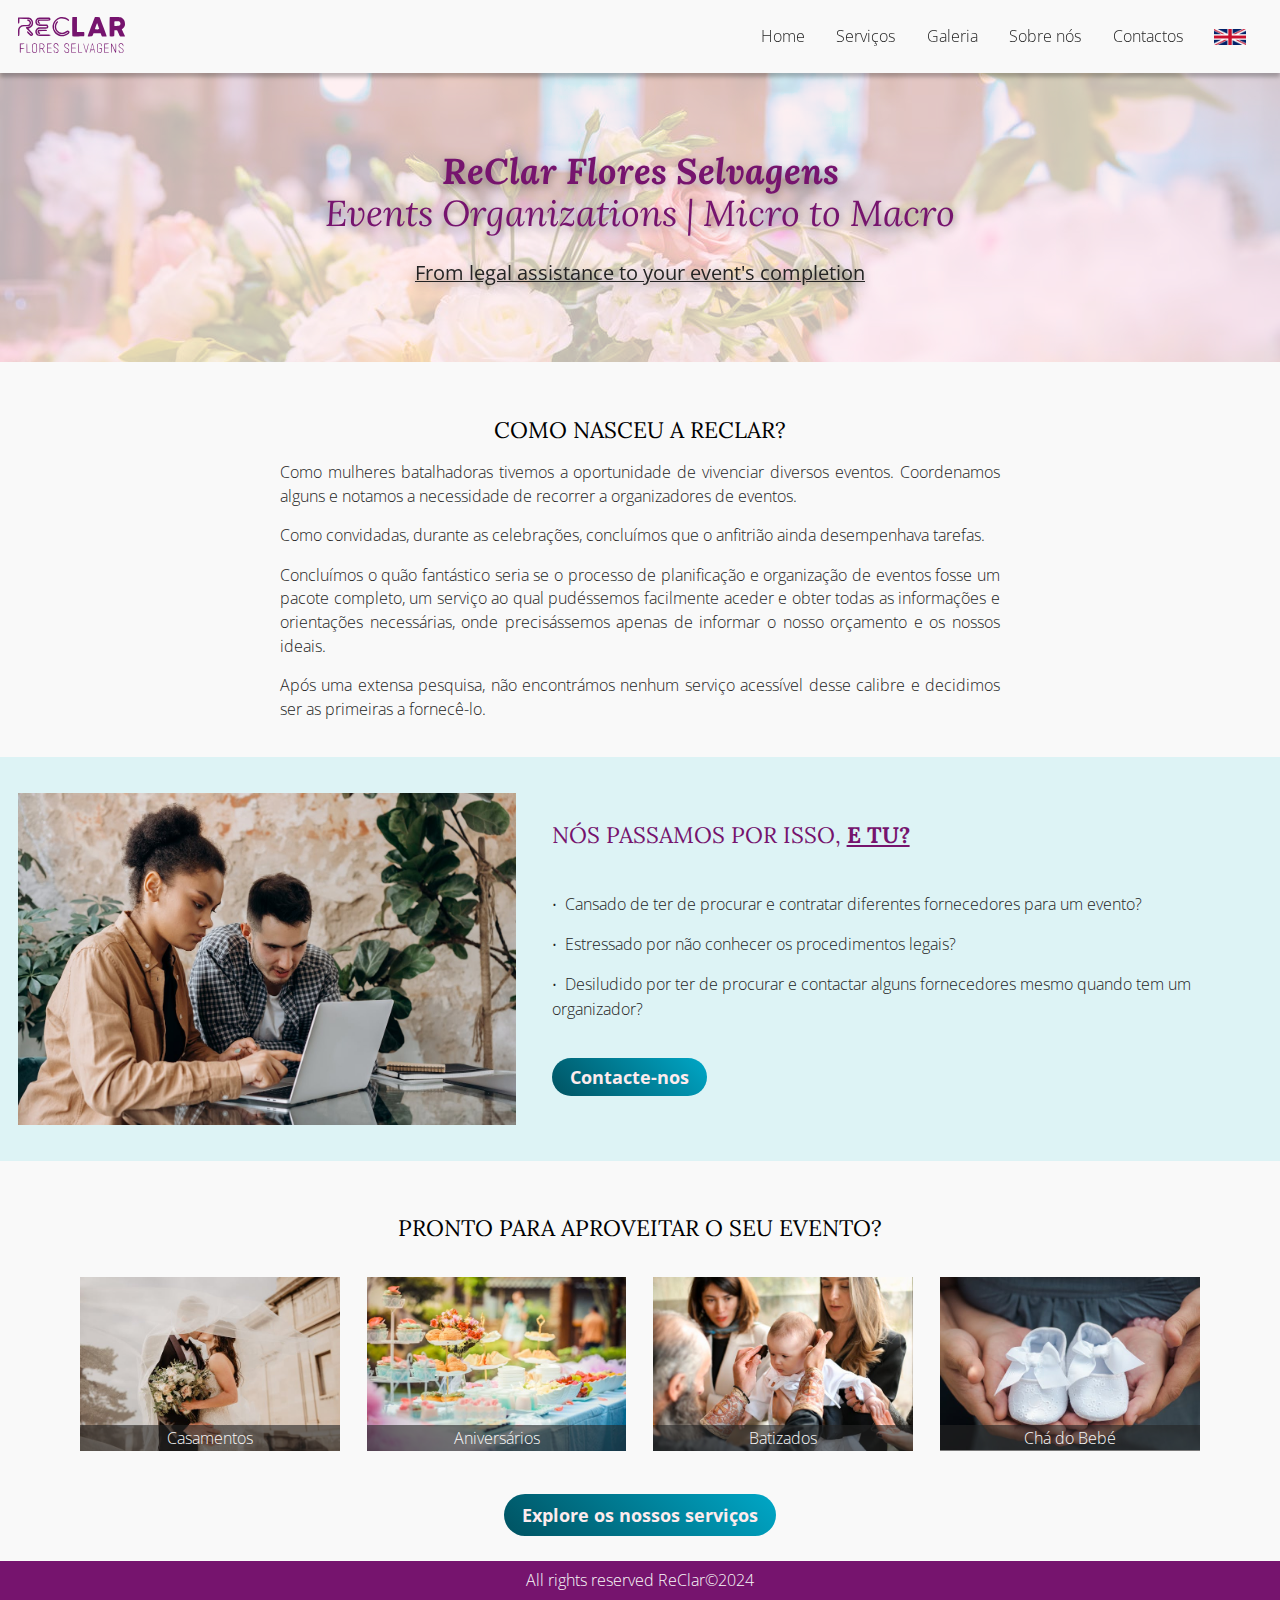
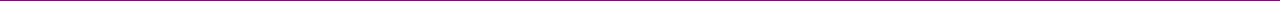
==== commit 1362726c: "mudança da imagem" ====
--- a/index.html
+++ b/index.html
@@ -21,7 +21,7 @@
                 <nav class="main-header__menu" aria-label="Main menu">
                     <ul>
                         <li><a href="index.html">Home</a></li>
-                        <li><a href="servicos.html">Serviços</a></li>
+                        <li><a href="#">Serviços</a></li>
                         <li><a href="#">Galeria</a></li>
                         <li><a href="#">Sobre nós</a></li>
                         <li><a href="#">Contactos</a></li>
--- a/assets/css/style.css
+++ b/assets/css/style.css
@@ -353,6 +353,7 @@
 
     .ourJourney__title {
         text-align: left;
+        margin-top: 0;
     }
 
     .aboutUs p {
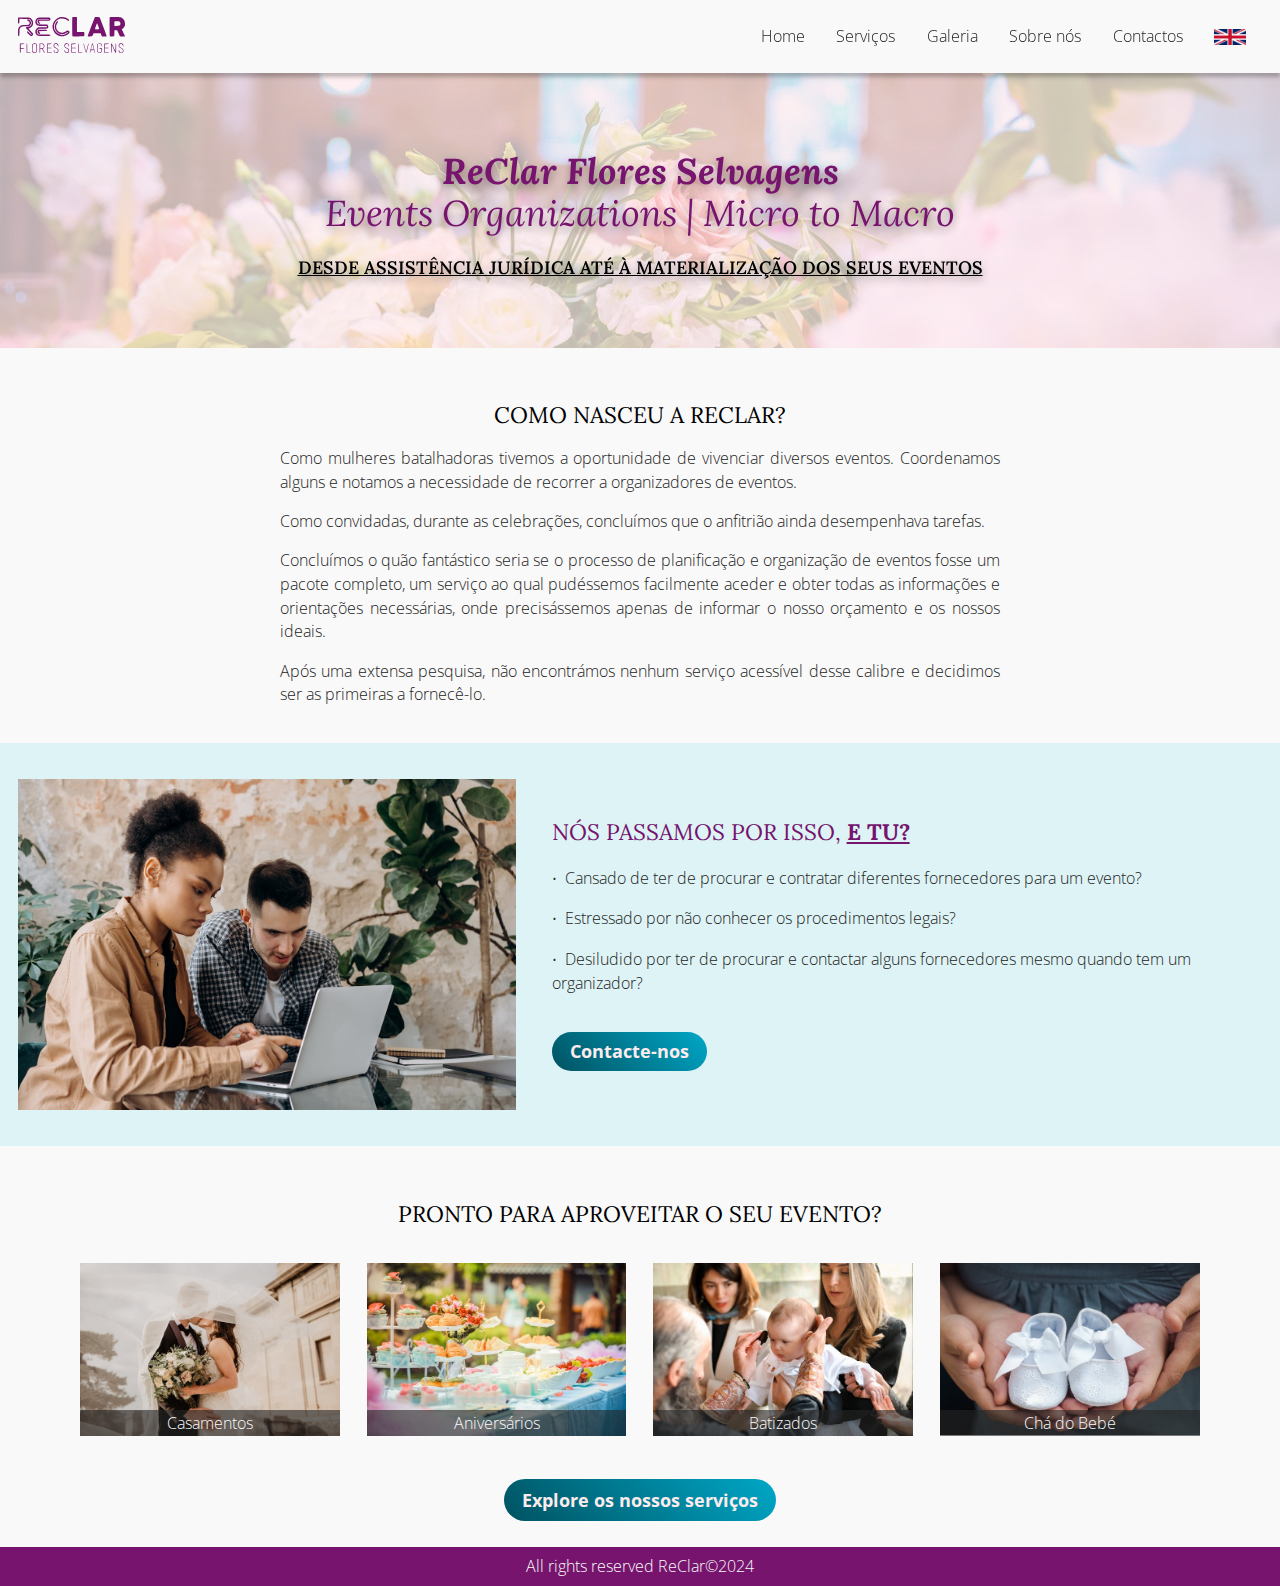
==== commit 0b086df5: "Slider e menu adicionados" ====
--- a/index.html
+++ b/index.html
@@ -4,9 +4,11 @@
     <meta charset="UTF-8">
     <meta name="viewport" content="width=device-width, initial-scale=1.0">
     <title>ReClar</title>
+    <link rel="stylesheet" href="assets/images/icons/style.css">
     <link rel="stylesheet" href="assets/css/normalize.css">
     <link rel="stylesheet" href="assets/css/style.css">
     <link rel="shortcut icon" href="assets/images/logos/favicon.ico" type="image/x-icon">
+    <script src="assets/js/main.js"></script>
 </head>
 <body>
     <!--header-->
@@ -14,11 +16,11 @@
         <header class="maxWidth main-header">
             <div class="row">
                 <a href="index.html" class="main-header__logo" title="ReClar homepage"><img src="assets/images/logos/menu_logo.svg" alt="Logo"></a>
-                <button title="Open main menu" aria-label="Open main menu" aria-haspopup="menu" aria-expanded="false" class="main-header__toggle">
-                    <img src="assets/images/menu/hamburguer.svg" alt="">
+                <button title="Open main menu" aria-label="Open main menu" aria-haspopup="menu" aria-expanded="false" aria-controls="main-header__menu" class="main-header__toggle">
+                    <img src="assets/images/icons/hamburguer.svg" alt="">
                     <span class="hidden">Open main menu</span>
                 </button>
-                <nav class="main-header__menu" aria-label="Main menu">
+                <nav class="close main-header__menu" aria-label="Main menu" aria-labelledby="main-header__toggle">
                     <ul>
                         <li><a href="index.html">Home</a></li>
                         <li><a href="#">Serviços</a></li>
@@ -35,8 +37,8 @@
     <div class="wrapper--bg">
         <section class="maxWidth banner">
             <div class="banner__content">
-                <h1 class="banner__content__title"><b>ReClar Flores Selvagens</b><br>Events Organizations | Micro to Macro</h1>
-                <p>From legal assistance to your event's completion</p>
+                <h1 class="banner__content__title"><b>ReClar Flores Selvagens</b><br><span lang="en">Events Organizations | Micro to Macro</span></h1>
+                <h2>Desde assistência jurídica até à materialização dos seus eventos</h2>
             </div>
         </section>
     </div>
@@ -84,23 +86,27 @@
     <div class="wrapper--light">
         <section class="maxWidth services">
             <h2>Pronto para aproveitar o seu evento?</h2>
-            <div class="services__gallery row">
-                <article>
-                    <img src="assets/images/wedding.jpg" alt="">
-                    <h3>Casamentos</h3>
-                </article>
-                <article>
-                    <img src="assets/images/birthday.jpg" alt="">
-                    <h3>Aniversários</h3>
-                </article>
-                <article>
-                    <img src="assets/images/baptism.jpg" alt="">
-                    <h3>Batizados</h3>
-                </article>
-                <article>
-                    <img src="assets/images/babyShower.jpg" alt="">
-                    <h3>Chá do Bebé</h3>
-                </article>
+            <div class="services__gallery">
+                <div class="row">
+                    <article class="services__gallery__image">
+                        <img src="assets/images/wedding.jpg" alt="">
+                        <h3>Casamentos</h3>
+                    </article>
+                    <article class="services__gallery__image">
+                        <img src="assets/images/birthday.jpg" alt="">
+                        <h3>Aniversários</h3>
+                    </article>
+                    <article class="services__gallery__image">
+                        <img src="assets/images/baptism.jpg" alt="">
+                        <h3>Batizados</h3>
+                    </article>
+                    <article class="services__gallery__image">
+                        <img src="assets/images/babyShower.jpg" alt="">
+                        <h3>Chá do Bebé</h3>
+                    </article>
+                </div>
+                <button class="slideshow__left sliderArrow" id="left"><span class="icon-esquerda"></span></button>
+                <button class="slideshow__right sliderArrow" id=""><span class="icon-direita"></span></button>
             </div>
             <a href="servicos.html" class="btn">Explore os nossos serviços</a>
         </section>
--- a/assets/images/icons/style.css
+++ b/assets/images/icons/style.css
@@ -0,0 +1,33 @@
+@font-face {
+  font-family: 'icomoon';
+  src:  url('fonts/icomoon.eot?2abe0t');
+  src:  url('fonts/icomoon.eot?2abe0t#iefix') format('embedded-opentype'),
+    url('fonts/icomoon.ttf?2abe0t') format('truetype'),
+    url('fonts/icomoon.woff?2abe0t') format('woff'),
+    url('fonts/icomoon.svg?2abe0t#icomoon') format('svg');
+  font-weight: normal;
+  font-style: normal;
+  font-display: block;
+}
+
+[class^="icon-"], [class*=" icon-"] {
+  /* use !important to prevent issues with browser extensions that change fonts */
+  font-family: 'icomoon' !important;
+  speak: never;
+  font-style: normal;
+  font-weight: normal;
+  font-variant: normal;
+  text-transform: none;
+  line-height: 1;
+
+  /* Better Font Rendering =========== */
+  -webkit-font-smoothing: antialiased;
+  -moz-osx-font-smoothing: grayscale;
+}
+
+.icon-esquerda:before {
+  content: "\e900";
+}
+.icon-direita:before {
+  content: "\e901";
+}
--- a/assets/css/style.css
+++ b/assets/css/style.css
@@ -1,4 +1,4 @@
-@import url('https://fonts.googleapis.com/css2?family=Lora:ital,wght@0,400..700;1,400..700&family=Open+Sans:ital,wght@0,300..800;1,300..800&display=swap');
+@import url('https://fonts.googleapis.com/css2?family=Gelasio:ital,wght@0,400;0,500;0,600;0,700;1,400;1,500;1,600;1,700&family=Lora:ital,wght@0,400..700;1,400..700&family=Open+Sans:ital,wght@0,300..800;1,300..800&display=swap');
 
 :root {
     --primary-clr: #76146E;
@@ -136,7 +136,14 @@
    left: 0;
    width: 100%;
    z-index: 10;
-   display: none;
+}
+
+.close {
+    display: none;
+}
+
+.show {
+    display: block;
 }
 
 .main-header__menu ul {
@@ -182,9 +189,10 @@
     font-weight: 700;
 }
 
-.banner__content p {
-    font-weight: 400;
+.banner__content h2 {
     text-decoration: underline;
+    font-weight: 600;
+    font-size: 1em;
 }
 
 .banner::after {
@@ -227,7 +235,7 @@
 .ourJourney__title {
     color: var(--primary-clr);
     text-align: center;
-    margin-bottom: 2em;
+    margin-bottom: 1em;
 }
 
 .ourJourney__title em {
@@ -287,18 +295,57 @@
     gap: 1.5em;
 }
 
+.no-js .services__gallery {
+    overflow: auto;
+}
+
+.no-js .services__gallery button {
+    display: none;
+}
+
+.row.dragging {
+    cursor: grab;
+}
+
 .services__gallery {
-    overflow: auto;
     width: 80%;
     margin: 2em auto;
+    position: relative;
+    cursor: pointer;
+}
+
+.services__gallery .row {
+    scroll-behavior: smooth;
+    overflow: hidden;
+}
+
+.sliderArrow {
+    position: absolute;
+    top: 50%;
+    transform: translateY(-50%);
+    width: 2em;
+    height: 2em;
+    font-size: 1.2em;
+    border: 0;
+    cursor: pointer;
+    background-color: var(--dark-pink-clr);
+    color: var(--light-clr);
+}
+
+.slideshow__left {
+    left: -2em;
+}
+
+.slideshow__right {
+    left: 100%;
 }
 
 .services__gallery article {
     min-width: 100%;
     position: relative;
     margin-bottom: 1em;
-    cursor: pointer;
     overflow: hidden;
+    user-select: none;
 }
 
 .services__gallery article:hover img {
@@ -309,6 +356,10 @@
    transition: .5s ease;
    display: block;
    width: 100%;
+}
+
+.hiddenButton {
+    display: none;
 }
 
 .services__gallery h3 {
@@ -432,6 +483,10 @@
         margin-right: auto;
     }
 
+    .services__gallery button {
+        display: none;
+    }
+
     .services__gallery article {
         min-width: calc(25% - 1.5em);
     }
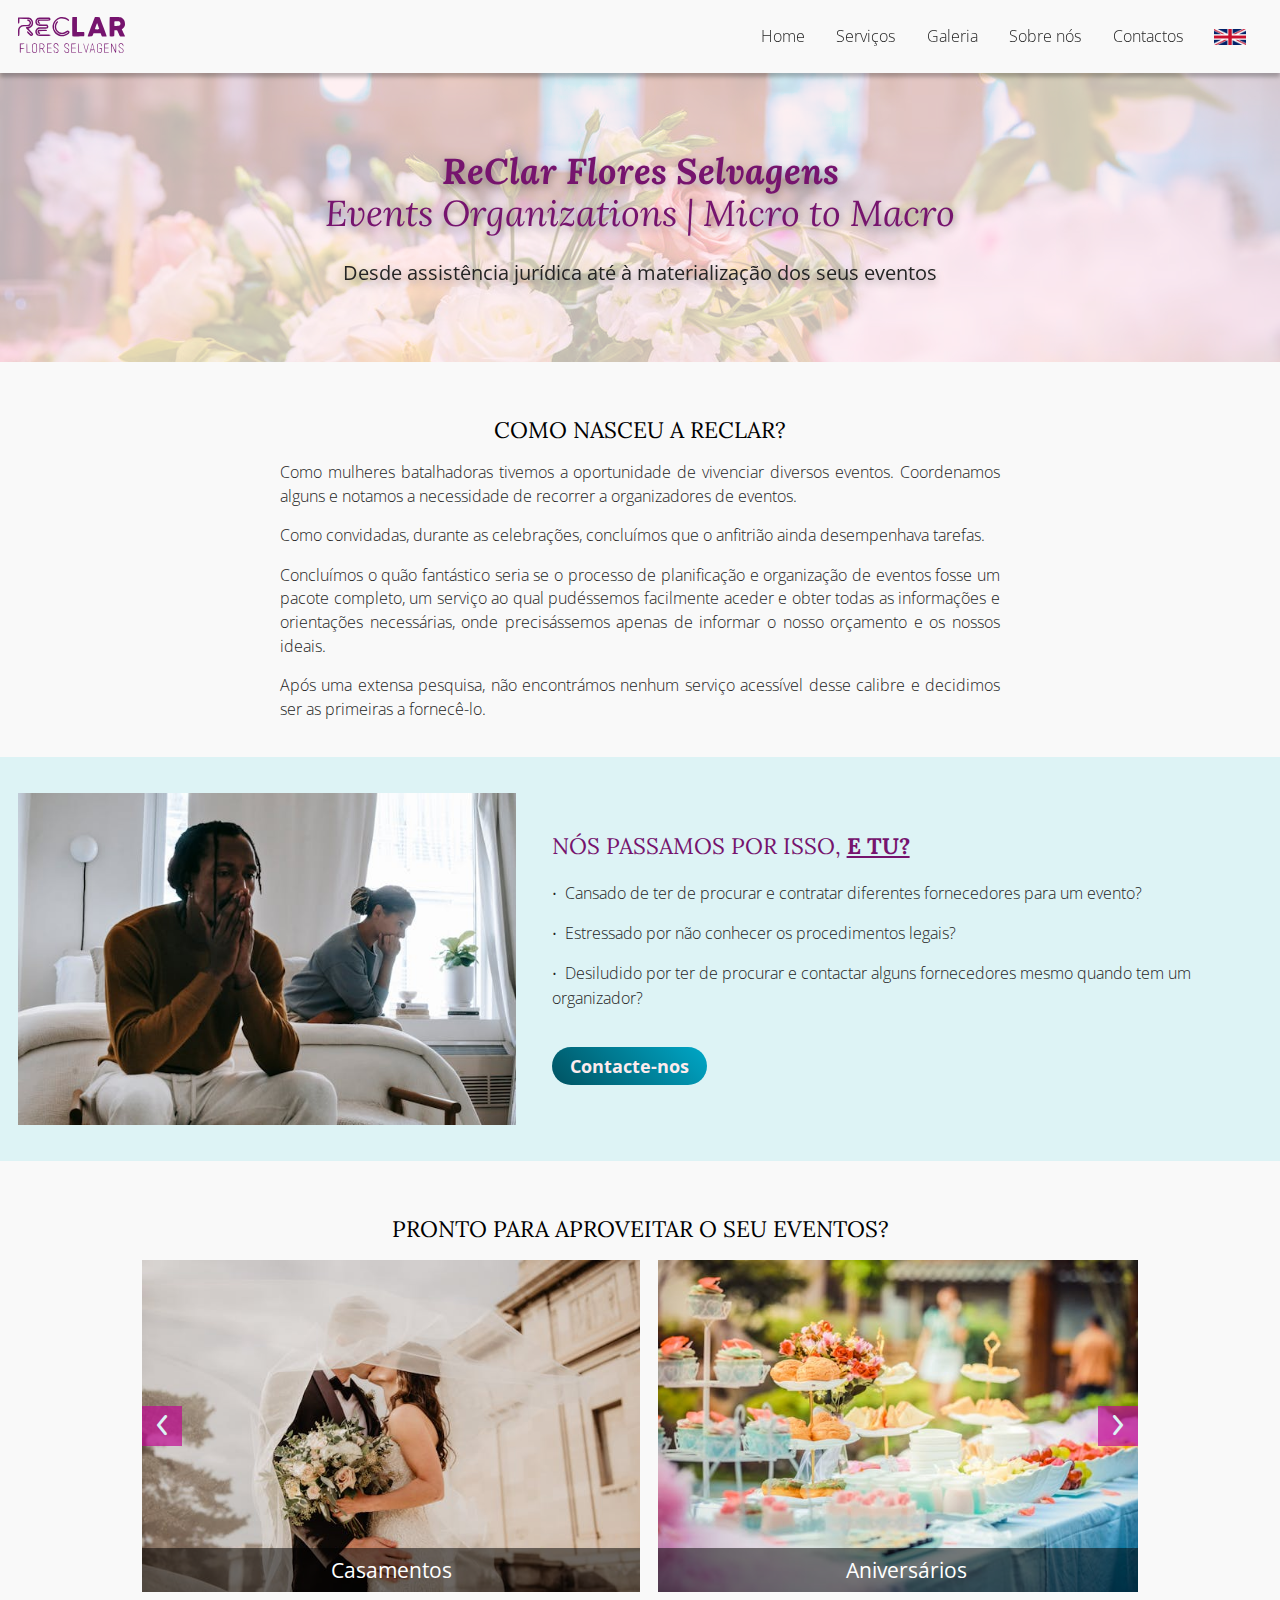
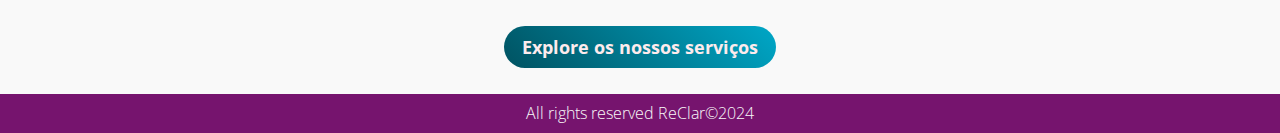
==== commit ef03da22: "Carousel terminado" ====
--- a/index.html
+++ b/index.html
@@ -38,7 +38,7 @@
         <section class="maxWidth banner">
             <div class="banner__content">
                 <h1 class="banner__content__title"><b>ReClar Flores Selvagens</b><br><span lang="en">Events Organizations | Micro to Macro</span></h1>
-                <h2>Desde assistência jurídica até à materialização dos seus eventos</h2>
+                <p class="banner__content__subtitle">Desde assistência jurídica até à materialização dos seus eventos</p>
             </div>
         </section>
     </div>
@@ -85,35 +85,35 @@
     <!--services-->
     <div class="wrapper--light">
         <section class="maxWidth services">
-            <h2>Pronto para aproveitar o seu evento?</h2>
+            <h2>Pronto para aproveitar o seu eventos?</h2>
             <div class="services__gallery">
-                <div class="row">
-                    <article class="services__gallery__image">
+                <div class="services__gallery__container">
+                    <article class="services__gallery__item">
                         <img src="assets/images/wedding.jpg" alt="">
                         <h3>Casamentos</h3>
                     </article>
-                    <article class="services__gallery__image">
+                    <article class="services__gallery__item">
                         <img src="assets/images/birthday.jpg" alt="">
                         <h3>Aniversários</h3>
                     </article>
-                    <article class="services__gallery__image">
+                    <article class="services__gallery__item">
                         <img src="assets/images/baptism.jpg" alt="">
                         <h3>Batizados</h3>
                     </article>
-                    <article class="services__gallery__image">
+                    <article class="services__gallery__item">
                         <img src="assets/images/babyShower.jpg" alt="">
                         <h3>Chá do Bebé</h3>
                     </article>
                 </div>
-                <button class="slideshow__left sliderArrow" id="left"><span class="icon-esquerda"></span></button>
-                <button class="slideshow__right sliderArrow" id=""><span class="icon-direita"></span></button>
+                <button class="slideshow__left sliderArrow" id="left" title="imagem anterior"><span class="icon-esquerda"></span></button>
+                <button class="slideshow__right sliderArrow" id="right" title="próxima imagem"><span class="icon-direita"></span></button>
             </div>
             <a href="servicos.html" class="btn">Explore os nossos serviços</a>
         </section>
     </div>
     <!--footer-->
     <footer class="wrapper--purple main-footer">
-        <p>All rights reserved ReClar&copy;2024</p>
+        <p lang="en">All rights reserved ReClar&copy;2024</p>
     </footer>
 </body>
 </html>--- a/assets/css/style.css
+++ b/assets/css/style.css
@@ -174,6 +174,10 @@
     padding: 3em 1em;
 }
 
+.banner__content__subtitle {
+    font-weight: 400;
+}
+
 .banner__content {
     position: relative;
     z-index: 2;
@@ -187,12 +191,6 @@
 
 .banner__content__title b {
     font-weight: 700;
-}
-
-.banner__content h2 {
-    text-decoration: underline;
-    font-weight: 600;
-    font-size: 1em;
 }
 
 .banner::after {
@@ -286,94 +284,70 @@
 }
 /*services*/
 .services {
-    text-align: center;
+    --button-width: 4.5rem;
     padding: 2em 1em;
-}
-
-
-.services .row {
-    gap: 1.5em;
-}
-
-.no-js .services__gallery {
-    overflow: auto;
-}
-
-.no-js .services__gallery button {
-    display: none;
-}
-
-.row.dragging {
-    cursor: grab;
+    text-align: center;
 }
 
 .services__gallery {
     width: 80%;
-    margin: 2em auto;
-    position: relative;
-    cursor: pointer;
-}
-
-.services__gallery .row {
-    scroll-behavior: smooth;
+    margin: 0 auto;
     overflow: hidden;
+    position: relative;
+    margin-bottom: 2.5em;
+}
+
+.services__gallery__container {
+    display: flex;
+    gap: 1em;
+    transition: .2s linear;
+}
+
+.services__gallery__item {
+    position: relative;
+    min-width: 100%;
+}
+
+.services__gallery__item, .services__gallery__item * {
+    user-select: none;
+}
+
+.services__gallery__item img {
+    display: block;
+    width: 100%;
+}
+
+.services__gallery__item h3 {
+    position: absolute;
+    left: 0;
+    right: 0;
+    bottom: 0;
+    font-family: inherit;
+    padding: 1rem;
+    margin: 0;
+    color: #fff;
+    background-color: rgba(0, 0, 0, 0.5);
 }
 
 .sliderArrow {
     position: absolute;
     top: 50%;
     transform: translateY(-50%);
-    width: 2em;
-    height: 2em;
-    font-size: 1.2em;
+    cursor: pointer;
+    width: 4rem;
+    height: 4rem;
+    background-color: color-mix(in srgb, var(--dark-pink-clr), transparent 30%);
     border: 0;
-    cursor: pointer;
-    background-color: var(--dark-pink-clr);
-    color: var(--light-clr);
+    font-size: 1.125em;
+    color: var(--light-blue-clr);
 }
 
 .slideshow__left {
-    left: -2em;
+    left: 0;
 }
 
 .slideshow__right {
-    left: 100%;
-}
-
-.services__gallery article {
-    min-width: 100%;
-    position: relative;
-    margin-bottom: 1em;
-    overflow: hidden;
-    user-select: none;
-}
-
-.services__gallery article:hover img {
-    transform: scale(1.5);
-}
-
-.services__gallery img {
-   transition: .5s ease;
-   display: block;
-   width: 100%;
-}
-
-.hiddenButton {
-    display: none;
-}
-
-.services__gallery h3 {
-    margin: 0;
-    color: var(--light-clr);
-    font-weight: lighter;
-    font-size: .875em;
-    left: 0;
     right: 0;
-    bottom: 0;
-    padding: .25em;
-    background-color:  color-mix(in srgb, var(--dark-clr), transparent 40%);
-    position: absolute;
-    font-family: inherit;
 }
 /*Footer*/
 .main-footer {
@@ -413,8 +387,8 @@
         max-width: 80ch;
     }
 
-    .services__gallery article {
-        min-width: calc(50% - .75em);
+    .services__gallery__item {
+        min-width: 50%;
     }
 }
 
@@ -471,23 +445,4 @@
   .banner p {
     font-size: 1.11em;
   }
-}
-
-
-/* Extra large devices (large laptops and desktops, 1200px and up) */
-@media only screen and (min-width: 1200px) {
-    .services__gallery {
-        overflow: auto;
-        width: 90%;
-        margin-left: auto;
-        margin-right: auto;
-    }
-
-    .services__gallery button {
-        display: none;
-    }
-
-    .services__gallery article {
-        min-width: calc(25% - 1.5em);
-    }
 }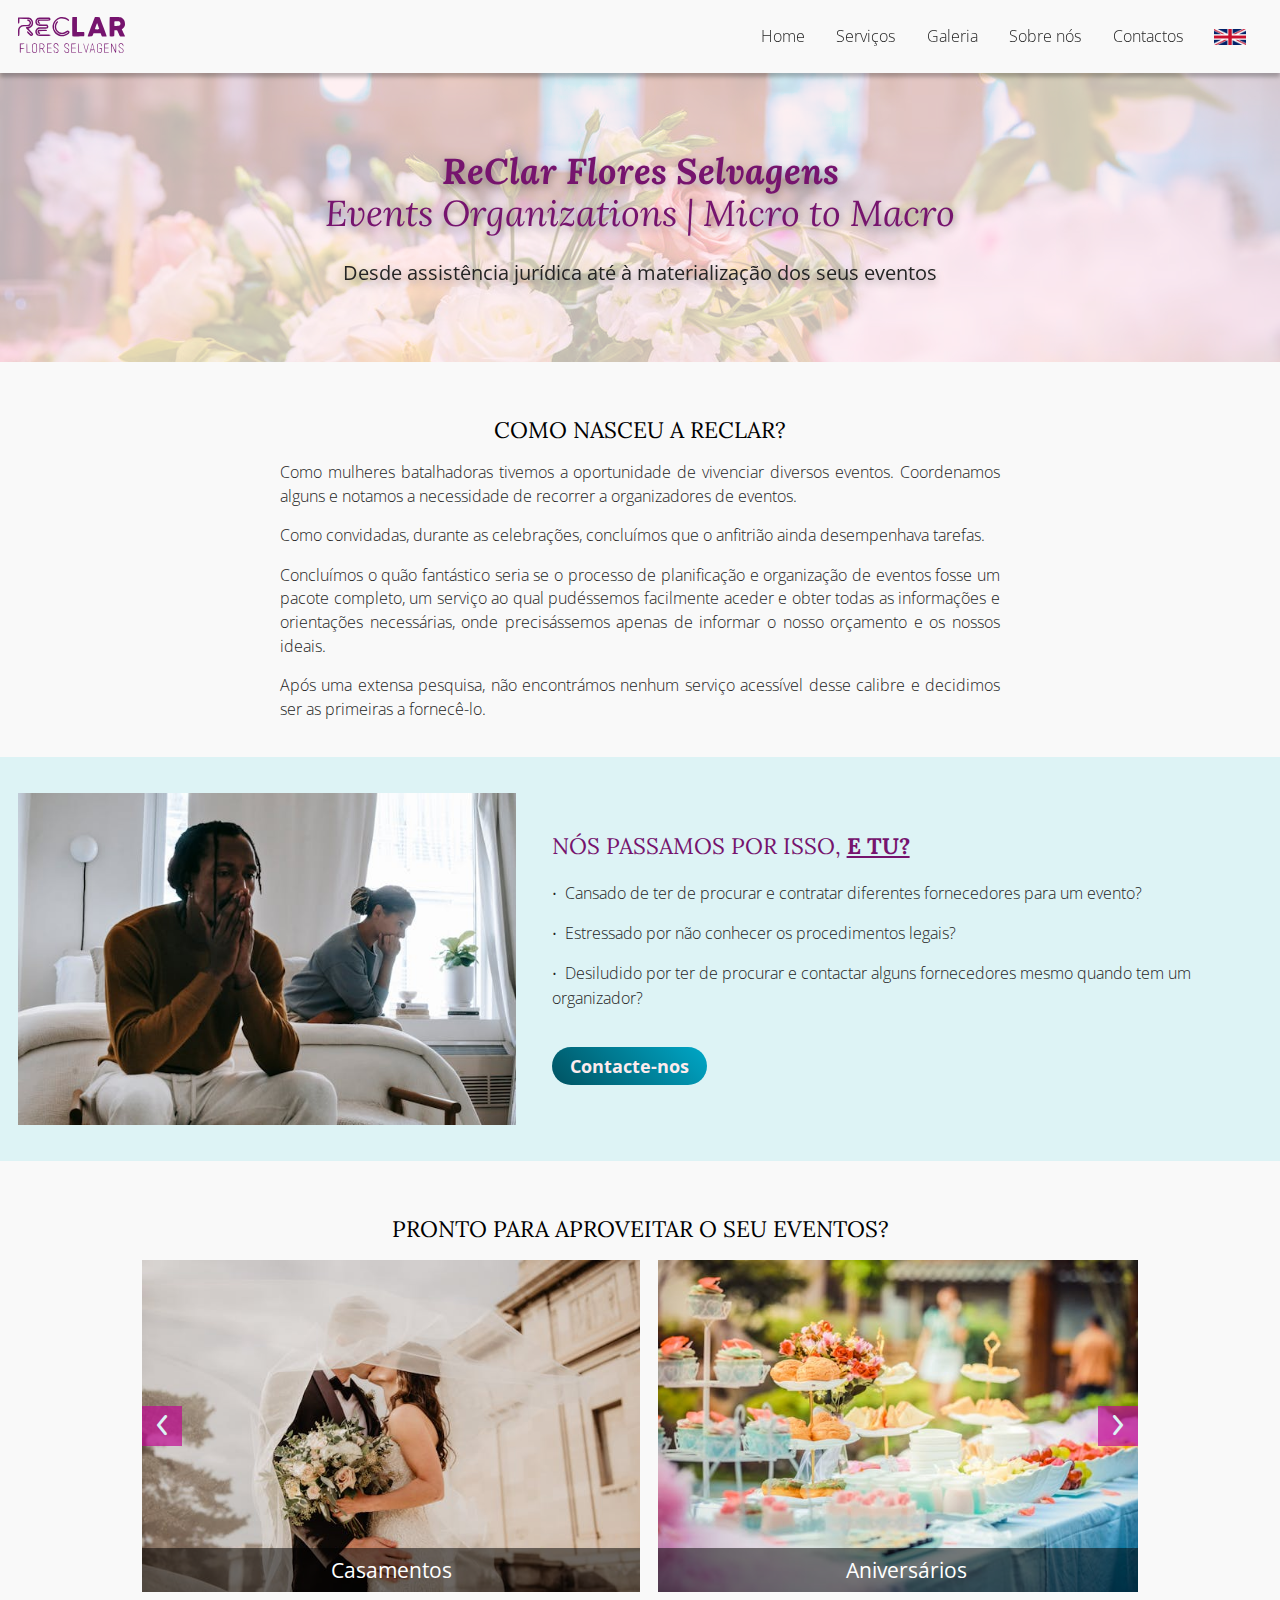
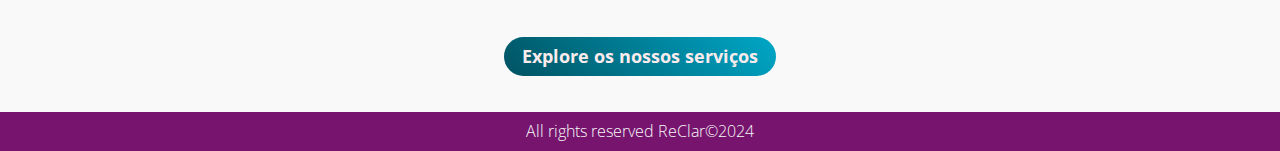
==== commit d6a55e4f: "Página de serviços" ====
--- a/index.html
+++ b/index.html
@@ -4,10 +4,11 @@
     <meta charset="UTF-8">
     <meta name="viewport" content="width=device-width, initial-scale=1.0">
     <title>ReClar</title>
+    <link rel="shortcut icon" href="assets/images/logos/favicon.ico" type="image/x-icon">
+    <link rel="stylesheet" href="assets/css/normalize.css">
     <link rel="stylesheet" href="assets/images/icons/style.css">
-    <link rel="stylesheet" href="assets/css/normalize.css">
-    <link rel="stylesheet" href="assets/css/style.css">
-    <link rel="shortcut icon" href="assets/images/logos/favicon.ico" type="image/x-icon">
+    <link rel="stylesheet" href="assets/css/main.css">
+    <link rel="stylesheet" href="assets/css/index.css">
     <script src="assets/js/main.js"></script>
 </head>
 <body>
@@ -23,7 +24,7 @@
                 <nav class="close main-header__menu" aria-label="Main menu" aria-labelledby="main-header__toggle">
                     <ul>
                         <li><a href="index.html">Home</a></li>
-                        <li><a href="#">Serviços</a></li>
+                        <li><a href="servicos.html">Serviços</a></li>
                         <li><a href="#">Galeria</a></li>
                         <li><a href="#">Sobre nós</a></li>
                         <li><a href="#">Contactos</a></li>
@@ -38,13 +39,13 @@
         <section class="maxWidth banner">
             <div class="banner__content">
                 <h1 class="banner__content__title"><b>ReClar Flores Selvagens</b><br><span lang="en">Events Organizations | Micro to Macro</span></h1>
-                <p class="banner__content__subtitle">Desde assistência jurídica até à materialização dos seus eventos</p>
+                <p class="subtitle">Desde assistência jurídica até à materialização dos seus eventos</p>
             </div>
         </section>
     </div>
     <!--aboutUs-->
     <div class="wrapper--light">
-        <section class="maxWidth aboutUs">
+        <section class="maxWidth light-content container-padding">
             <h2>Como nasceu a ReClar?</h2>
             <p>
                 Como mulheres batalhadoras tivemos a oportunidade  de vivenciar diversos  eventos.  Coordenamos alguns e notamos a necessidade de recorrer a  organizadores de eventos.
@@ -58,7 +59,7 @@
     </div>
     <!--ourJourney-->
     <div class="wrapper--blue">
-        <section class="maxWidth ourJourney">
+        <section class="maxWidth ourJourney container-padding">
             <div class="row">
                 <div>
                     <h2 class="ourJourney__title">Nós passamos por isso, <em>e tu?</em></h2>
@@ -75,7 +76,7 @@
     </div>
     <!--CTA-->
     <div class="wrapper--purple">
-        <div class="maxWidth cta">
+        <div class="maxWidth cta container-padding">
             <div class="row">
                 <p>Graças à ReClar, isso deixará de ser uma preocupação!</p>
                 <a href="#" class="btn">Contacte-nos</a>
@@ -84,24 +85,24 @@
     </div>
     <!--services-->
     <div class="wrapper--light">
-        <section class="maxWidth services">
+        <section class="maxWidth services container-padding">
             <h2>Pronto para aproveitar o seu eventos?</h2>
             <div class="services__gallery">
                 <div class="services__gallery__container">
                     <article class="services__gallery__item">
-                        <img src="assets/images/wedding.jpg" alt="">
+                        <img src="assets/images/wedding.jpg" alt="" draggable="false">
                         <h3>Casamentos</h3>
                     </article>
                     <article class="services__gallery__item">
-                        <img src="assets/images/birthday.jpg" alt="">
+                        <img src="assets/images/birthday.jpg" alt="" draggable="false">
                         <h3>Aniversários</h3>
                     </article>
                     <article class="services__gallery__item">
-                        <img src="assets/images/baptism.jpg" alt="">
+                        <img src="assets/images/baptism.jpg" alt="" draggable="false">
                         <h3>Batizados</h3>
                     </article>
                     <article class="services__gallery__item">
-                        <img src="assets/images/babyShower.jpg" alt="">
+                        <img src="assets/images/babyShower.jpg" alt="" draggable="false">
                         <h3>Chá do Bebé</h3>
                     </article>
                 </div>
--- a/assets/css/main.css
+++ b/assets/css/main.css
@@ -0,0 +1,321 @@
+@import url('https://fonts.googleapis.com/css2?family=Gelasio:ital,wght@0,400;0,500;0,600;0,700;1,400;1,500;1,600;1,700&family=Lora:ital,wght@0,400..700;1,400..700&family=Open+Sans:ital,wght@0,300..800;1,300..800&display=swap');
+
+:root {
+    --primary-clr: #76146E;
+    --light-clr: #F9F9F9;
+    --dark-clr: #242424;
+    --dark-pink-clr: #C10A93;
+    --ligh-pink-clr: #FDEBED;
+    --light-blue-clr: #DDF3F5;
+}
+
+html {
+    font-size: 62.5%;
+    font-family: "Open Sans", sans-serif;
+    font-weight: 300;
+    scroll-behavior: smooth;
+}
+
+body {
+    font-size: 1.6em;
+}
+
+h1, h2, h3, h4, h5, h6 {
+    font-family: "Lora", serif;
+    font-weight: 400;
+    line-height: 115%;
+}
+
+h1 {
+    font-size: 1.5em;
+}
+
+h2 {
+    font-size: 1.25em;
+    text-transform: uppercase;
+}
+
+p, li {
+    color: var(--dark-clr);
+    font-size: .875em;
+    line-height: 150%;
+}
+
+details {
+    cursor: pointer;
+}
+
+.hidden {
+    position: absolute;
+    left: -999px;
+    opacity: 0;
+}
+
+.row, .column {
+    display: flex;
+}
+
+.column {
+    flex-direction: column;
+}
+
+.maxWidth {
+    max-width: 71.25em;
+    margin: 0 auto;
+}
+
+.sticky {
+    position: sticky;
+    left: 0;
+    top: 0;
+    width: 100%;
+    z-index: 10;
+    box-shadow: 0 4px 4px rgba(0, 0, 0, .25);
+}
+
+.btn {
+    display: inline-block;
+    color: var(--ligh-pink-clr);
+    text-decoration: none;
+    font-weight: bold;
+    padding: .5em 1em;
+    border-radius: 2em;
+    background-image: linear-gradient(45deg, #005261, #00A7C7);
+}
+
+.wrapper--light {
+    background-color: var(--light-clr);
+}
+
+.wrapper--pink {
+    background-color: var(--ligh-pink-clr);
+}
+
+.wrapper--blue {
+    background-color: var(--light-blue-clr);
+}
+
+.wrapper--purple {
+    background-color: var(--primary-clr);
+}
+
+.wrapper--bg {
+    background-size: cover;
+    background-position: center;
+    position: relative;
+}
+
+.wrapper--blue h2, .wrapper--blue h1 {
+    color: var(--primary-clr);
+    margin-bottom: 1em;
+}
+
+.subtitle {
+    font-weight: 400;
+    font-family: inherit;
+}
+
+.container-padding {
+    padding: 2em 1em;
+}
+
+/*header*/
+
+.main-header__menu img {
+    display: block;
+    width: 3.2rem;
+}
+
+.main-header__toggle {
+    border: 0;
+    background-color: transparent;
+    cursor: pointer;
+    padding: .5em  .625em;
+    border-radius: .25em;
+}
+
+.main-header__toggle:hover, .main-header__toggle:active {
+    background-color: color-mix(in srgb, var(--dark-clr), transparent 90%);
+}
+
+.main-header {
+    padding: .5em 1em;
+    position: relative;
+    text-align: center;
+}
+
+.main-header .row {
+    display: flex;
+    justify-content: space-between;
+    align-items: center;
+}
+
+.main-header__logo img {
+    height: 2em;
+}
+
+.main-header__menu {
+   position: absolute;
+   top: 100%;
+   left: 0;
+   width: 100%;
+   z-index: 10;
+}
+
+.close {
+    display: none;
+}
+
+.show {
+    display: block;
+}
+
+.main-header__menu ul {
+    list-style: none;
+    padding: 0;
+    margin: 0;
+}
+
+.main-header__menu a img {
+    margin: 0 auto;
+}
+
+.main-header__menu a {
+    display: block;
+    padding: 1em;
+    text-decoration: none;
+    background-color: var(--primary-clr);
+    color: var(--light-clr);
+}
+
+.main-header__menu a:hover, .main-header__menu a:active {
+    background-color: color-mix(in srgb, var(--primary-clr), #fff 20%);
+}
+
+/*banner*/
+.banner {
+    text-align: center;
+    padding: 3em 1em;
+}
+
+.banner__content {
+    position: relative;
+    z-index: 2;
+    filter: drop-shadow(0 4px 4px rgba(0, 0, 0, .15));
+}
+
+.banner__content__title {
+    font-style: italic;
+    color: var(--primary-clr);
+}
+
+.banner__content__title b {
+    font-weight: 700;
+}
+
+.banner::after {
+    content: "";
+    position: absolute;
+    left: 0;
+    top: 0;
+    width: 100%;
+    height: 100%;
+    background-color: color-mix(in srgb, var(--ligh-pink-clr), transparent 25%);
+    z-index: 1;
+}
+
+/*Light content*/
+.light-content {
+    text-align: center;
+}
+
+.light-content p {
+    text-align: justify;
+    margin-bottom: 1em;
+}
+
+.light-content p:last-of-type {
+    margin-bottom: 0;
+}
+
+/*cta*/
+.cta .row{
+    flex-direction: column;
+    align-items: center;
+    justify-content: center;
+}
+
+.cta {
+    text-align: center;
+}
+
+.cta p {
+    color: var(--dark-clr);
+    font-size: 1.25em;
+    margin-top: 0;
+}
+
+/*Footer*/
+.main-footer {
+    text-align: center;
+}
+
+.main-footer p {
+    padding: .5em 0;
+    color: var(--light-clr);
+    margin: 0;
+}
+
+@media only screen and (min-width: 768px) {
+    .light-content p {
+        margin-left: auto;
+        margin-right: auto;
+        max-width: 80ch;
+    }
+}
+
+@media only screen and (min-width: 992px) {
+    body {
+        font-size: 1.8em;
+    }
+
+    .subtitle {
+      font-size: 1.11em;
+    }
+
+    .main-header__toggle {
+      display: none;
+    }
+  
+    .main-header__menu {
+      display: block;
+      width: auto;
+      position: static;
+    }
+    
+    .main-header__menu ul {
+      display: flex;
+      align-items: center;
+    }
+  
+    .main-header__menu a {
+      color: var(--dark-clr);
+      background-color: transparent;
+    }
+  
+    .main-header__menu a:hover, .main-header__menu a:active {
+      color: var(--primary-clr);
+      background-color: transparent;
+    }
+
+    .banner__content {
+        position: relative;
+        z-index: 2;
+        filter: drop-shadow(0 4px 4px rgba(0, 0, 0, .35));
+    }
+    
+    .banner h1 {
+    font-size: 2em;
+    }
+    
+}--- a/assets/css/index.css
+++ b/assets/css/index.css
@@ -0,0 +1,178 @@
+.wrapper--bg {
+    background-image: url("../images/banner.jpg");
+}
+/*ourJourney*/
+.ourJourney .row {
+    flex-direction: column;
+    gap: 2em;
+}
+
+.ourJourney__title em {
+    font-style: normal;
+    font-weight: 700;
+    text-decoration: underline;
+}
+
+.ourJourney ul {
+    padding: 0;
+    list-style-type: none;
+}
+
+.ourJourney li:nth-child(2n) {
+    margin: 1em 0;
+}
+
+.ourJourney li::before {
+    content: "•";
+    font-size: 10pt;
+    margin-right: .625em;
+}
+
+.ourJourney__img {
+    display: block;
+}
+
+.ourJourney .btn {
+    display: none;
+}
+/*cta*/
+.cta p {
+    color: var(--ligh-pink-clr);
+    font-size: 1.25em;
+    margin-top: 0;
+}
+/*services*/
+.services {
+    --button-width: 4.5rem;
+    text-align: center;
+}
+
+.services__gallery {
+    width: 80%;
+    margin: 0 auto;
+    overflow: hidden;
+    position: relative;
+    margin-bottom: 2.5em;
+}
+
+.services__gallery__container {
+    display: flex;
+    gap: 1em;
+    transition: .2s linear;
+}
+
+.services__gallery__item {
+    position: relative;
+    min-width: 100%;
+}
+
+.services__gallery__item, .services__gallery__item * {
+    user-select: none;
+}
+
+.services__gallery__item img {
+    display: block;
+    width: 100%;
+}
+
+.services__gallery__item h3 {
+    position: absolute;
+    left: 0;
+    right: 0;
+    bottom: 0;
+    font-family: inherit;
+    padding: 1rem;
+    margin: 0;
+    color: #fff;
+    background-color: rgba(0, 0, 0, 0.5);
+}
+
+.sliderArrow {
+    position: absolute;
+    top: 50%;
+    transform: translateY(-50%);
+    cursor: pointer;
+    width: 4rem;
+    height: 4rem;
+    background-color: color-mix(in srgb, var(--dark-pink-clr), transparent 30%);
+    border: 0;
+    font-size: 1.125em;
+    color: var(--light-blue-clr);
+}
+
+.slideshow__left {
+    left: 0;
+}
+
+.slideshow__right {
+    right: 0;
+}
+
+/* Small devices (portrait tablets and large phones, 600px and up) */
+@media only screen and (min-width: 768px) {
+    .ourJourney .row {
+        flex-direction: row;
+        gap: 2em;
+        align-items: center;
+    }
+
+    .ourJourney .row div {
+        order: 2;
+    }
+
+    .ourJourney__img {
+        max-width: 40%;
+    }
+
+    .ourJourney__title {
+        text-align: left;
+        margin-top: 0;
+    }
+
+    .aboutUs p {
+        margin-left: auto;
+        margin-right: auto;
+        max-width: 80ch;
+    }
+
+    .services__gallery__item {
+        min-width: 50%;
+    }
+}
+
+/* Large devices (laptops/desktops, 992px and up) */
+@media only screen and (min-width: 992px) {
+  .ourJourney .btn {
+    margin-top: 1em;
+    display: inline-block;
+  }
+
+  .cta {
+    display: none;
+  }
+
+  .main-header__toggle {
+    display: none;
+  }
+
+  .main-header__menu {
+    display: block;
+    width: auto;
+    position: static;
+  }
+  
+  .main-header__menu ul {
+    display: flex;
+    align-items: center;
+  }
+
+  .main-header__menu a {
+    color: var(--dark-clr);
+    background-color: transparent;
+  }
+
+  .main-header__menu a:hover, .main-header__menu a:active {
+    color: var(--primary-clr);
+    background-color: transparent;
+  }
+}